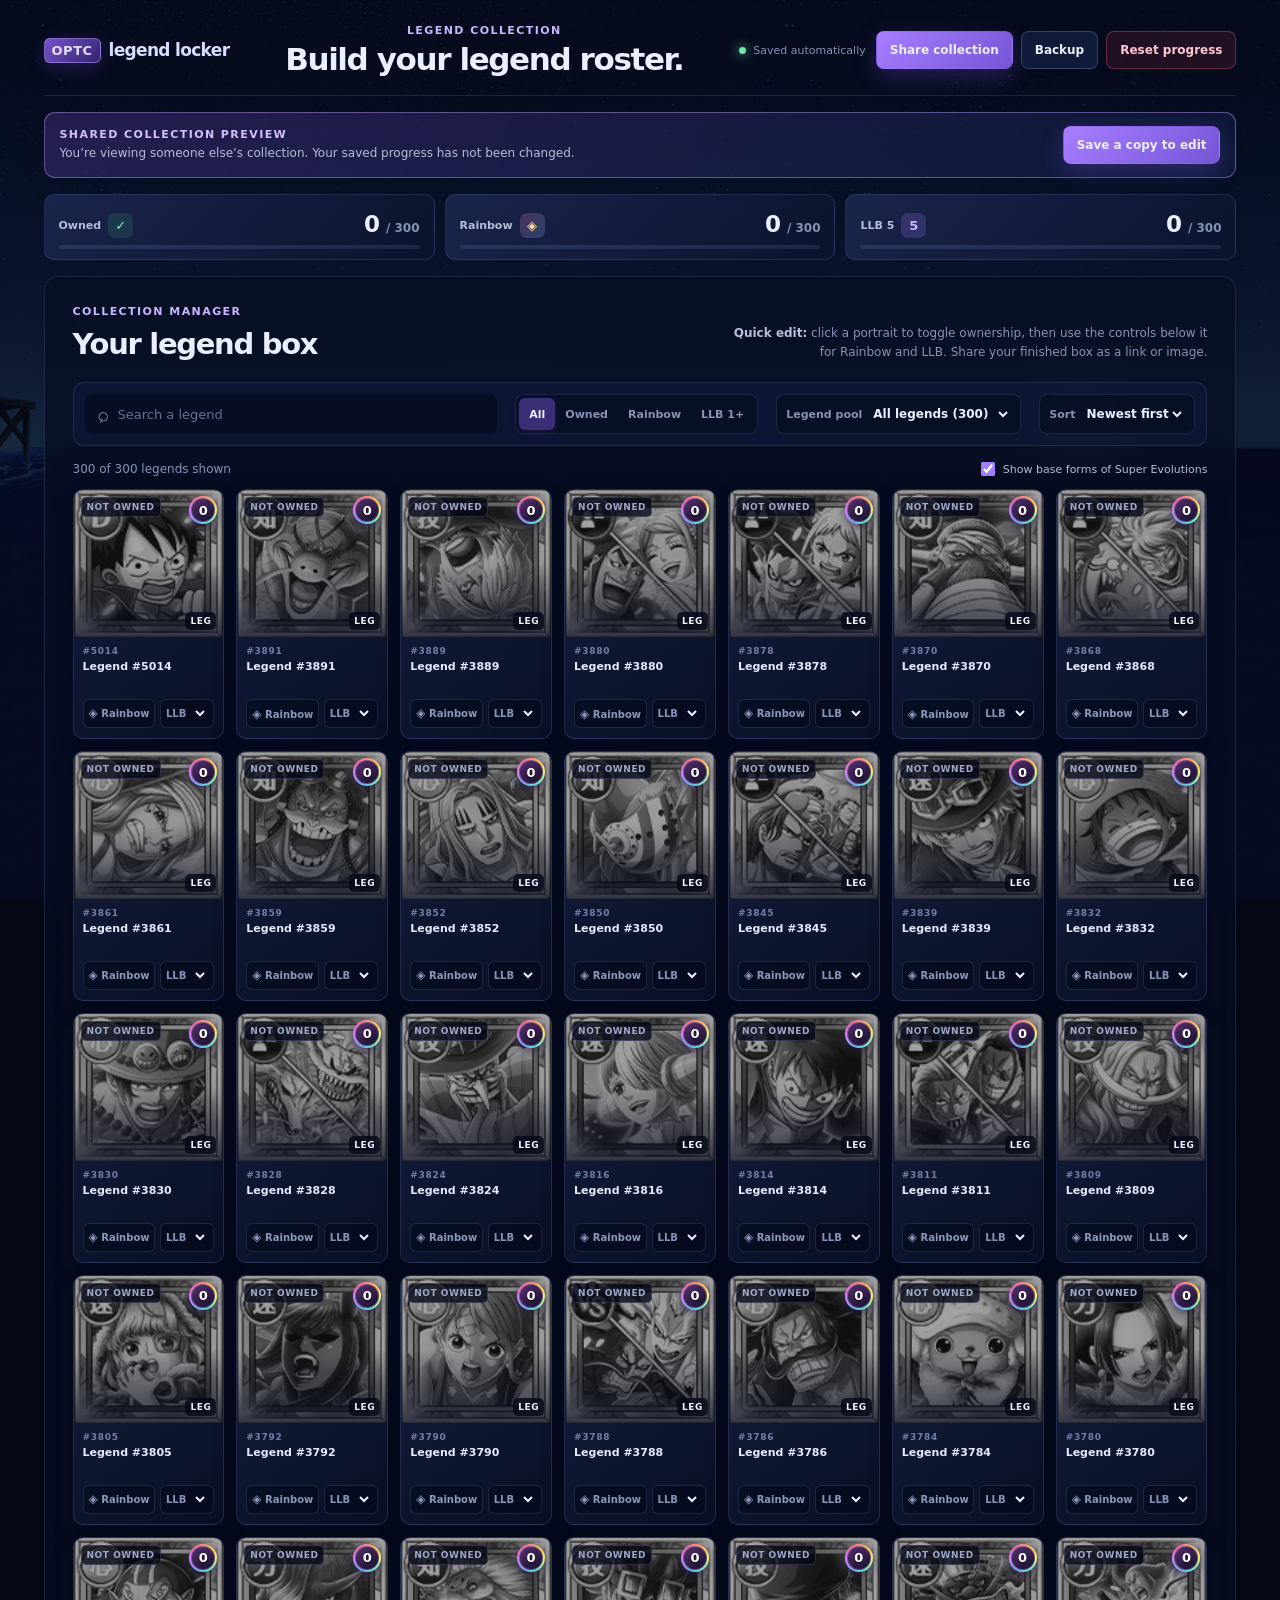
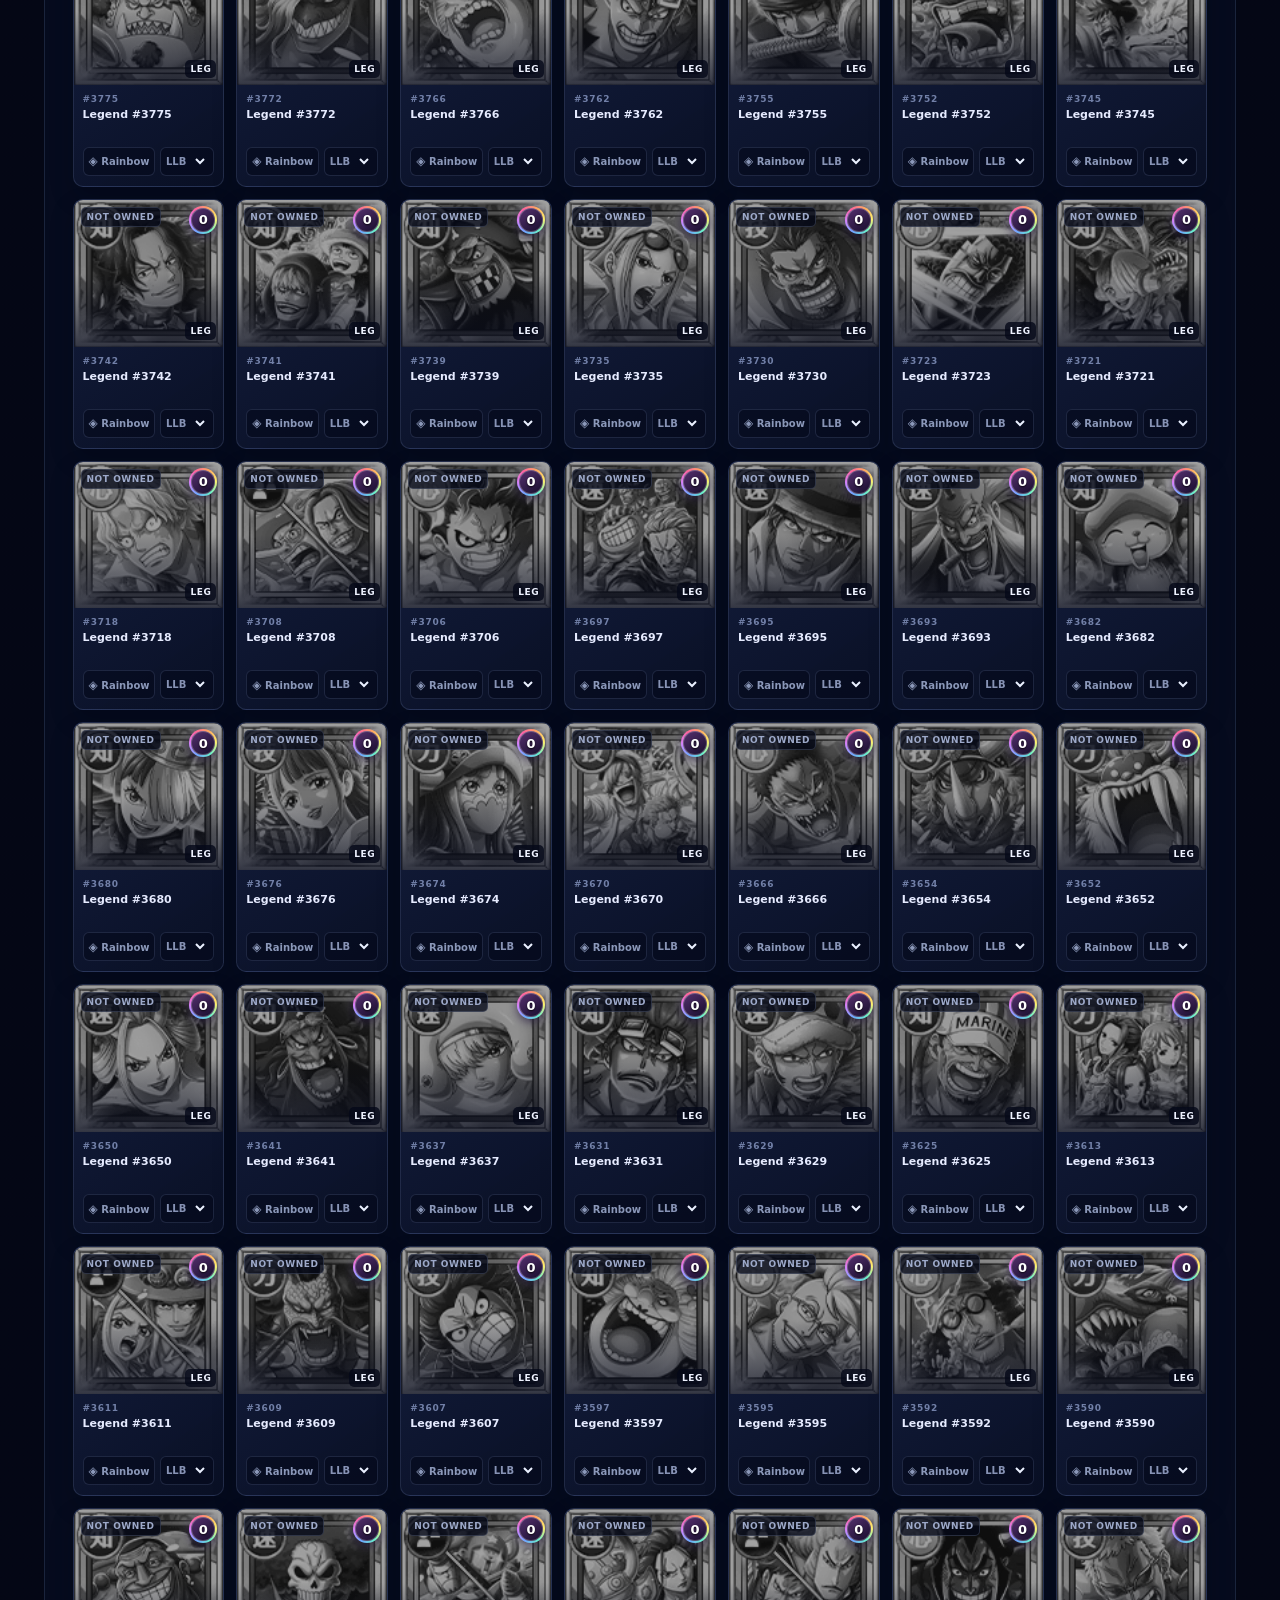
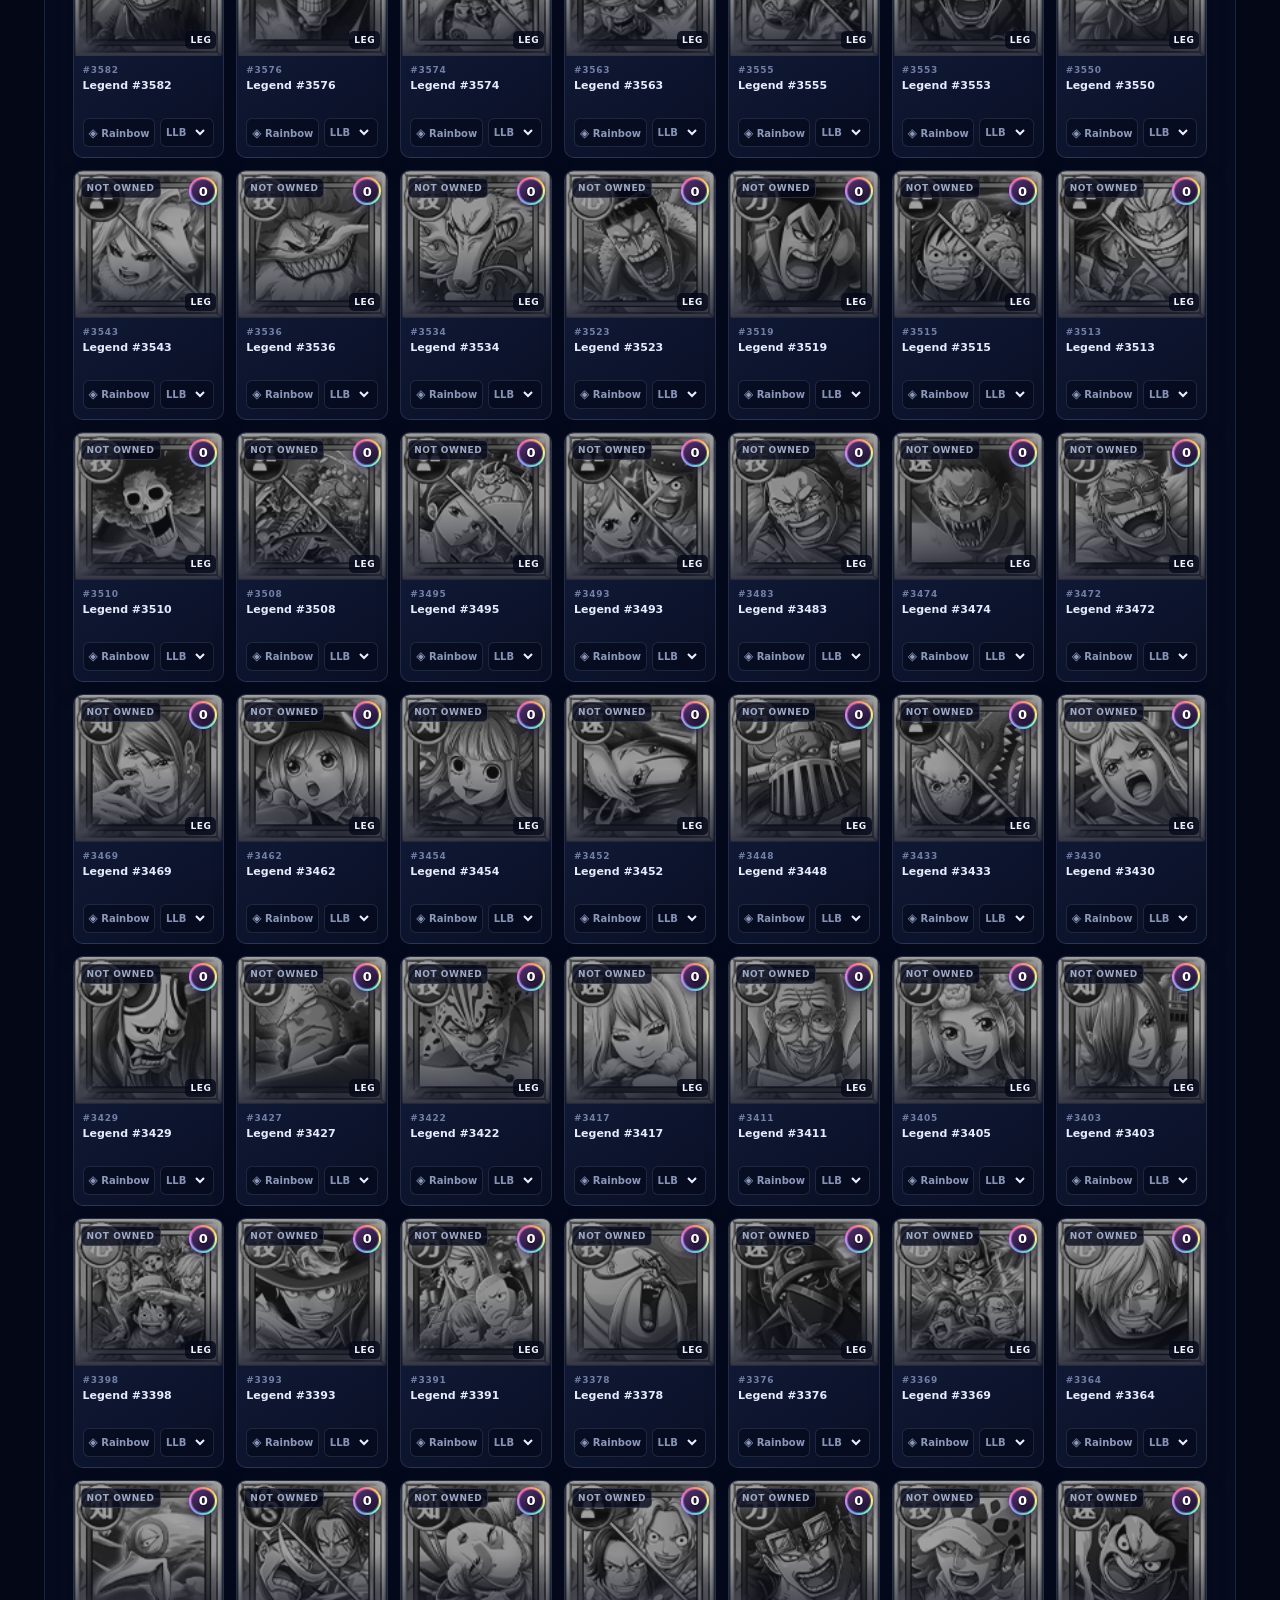
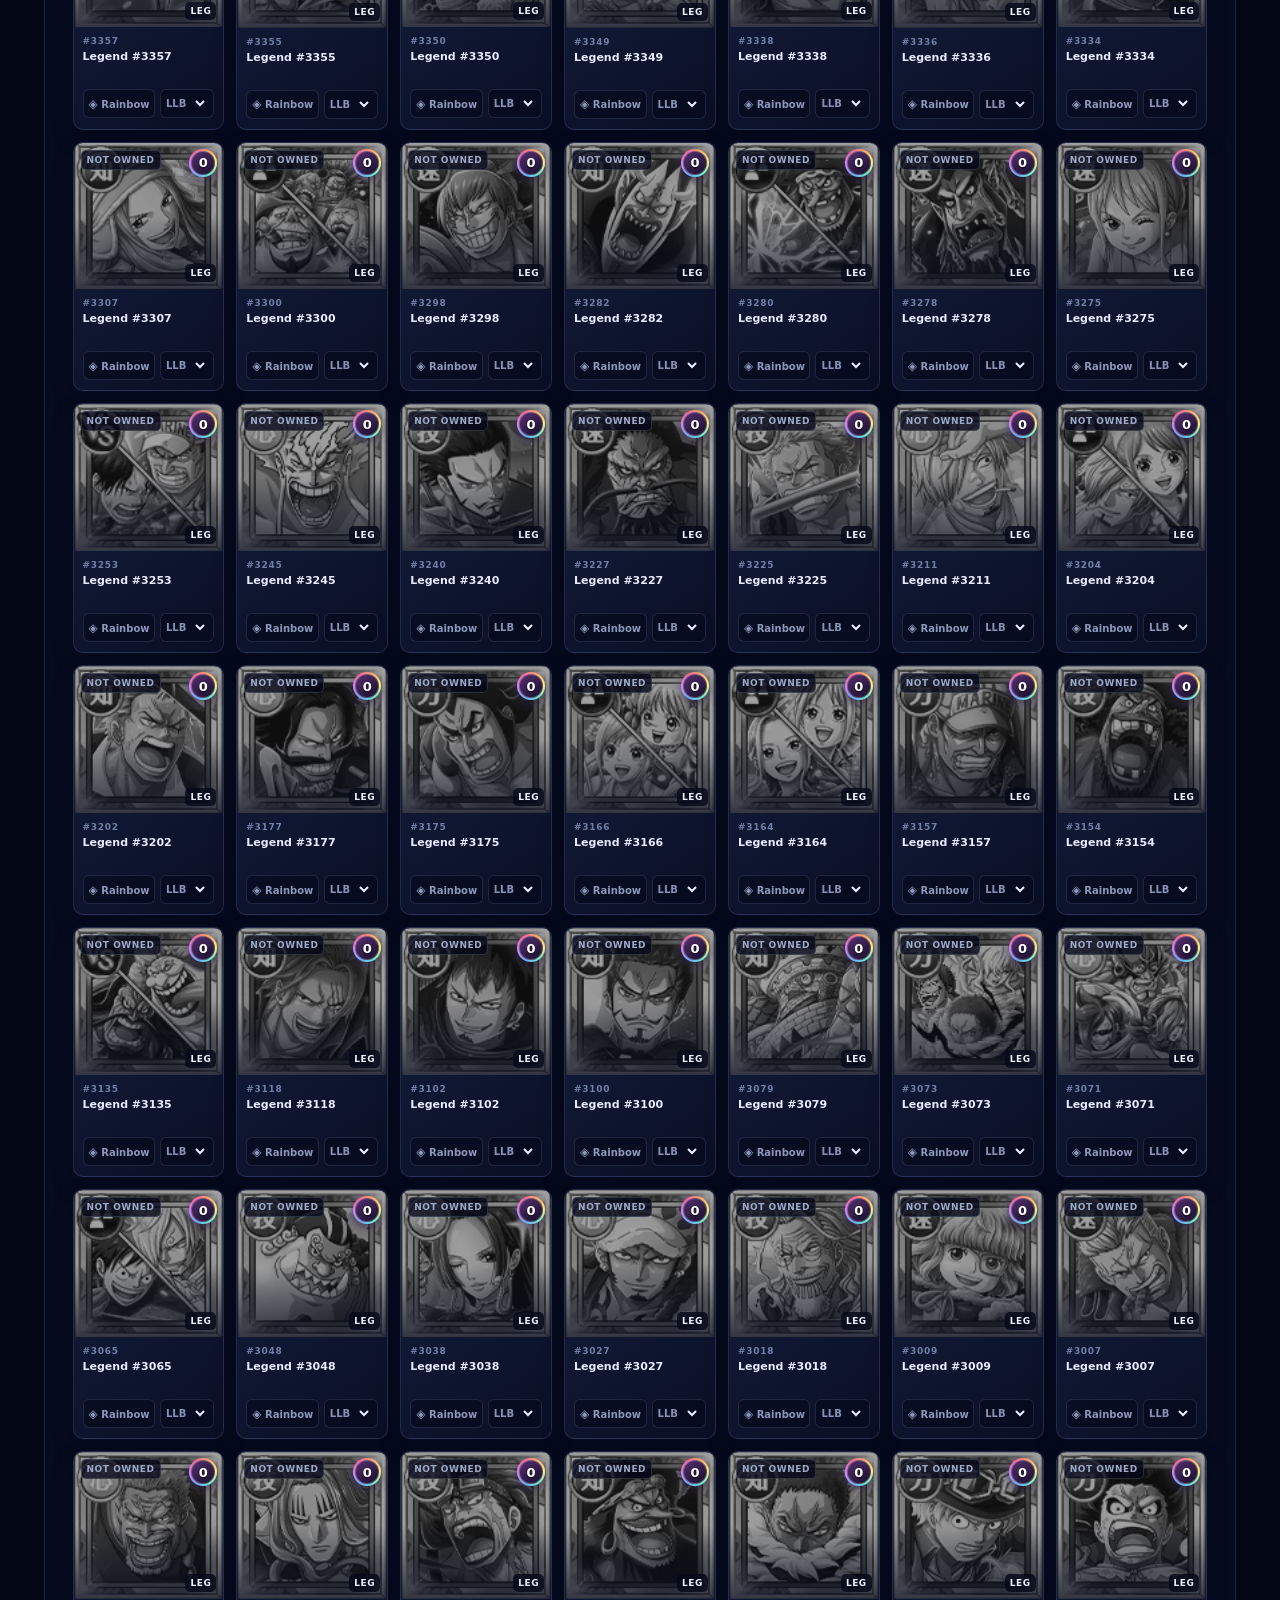
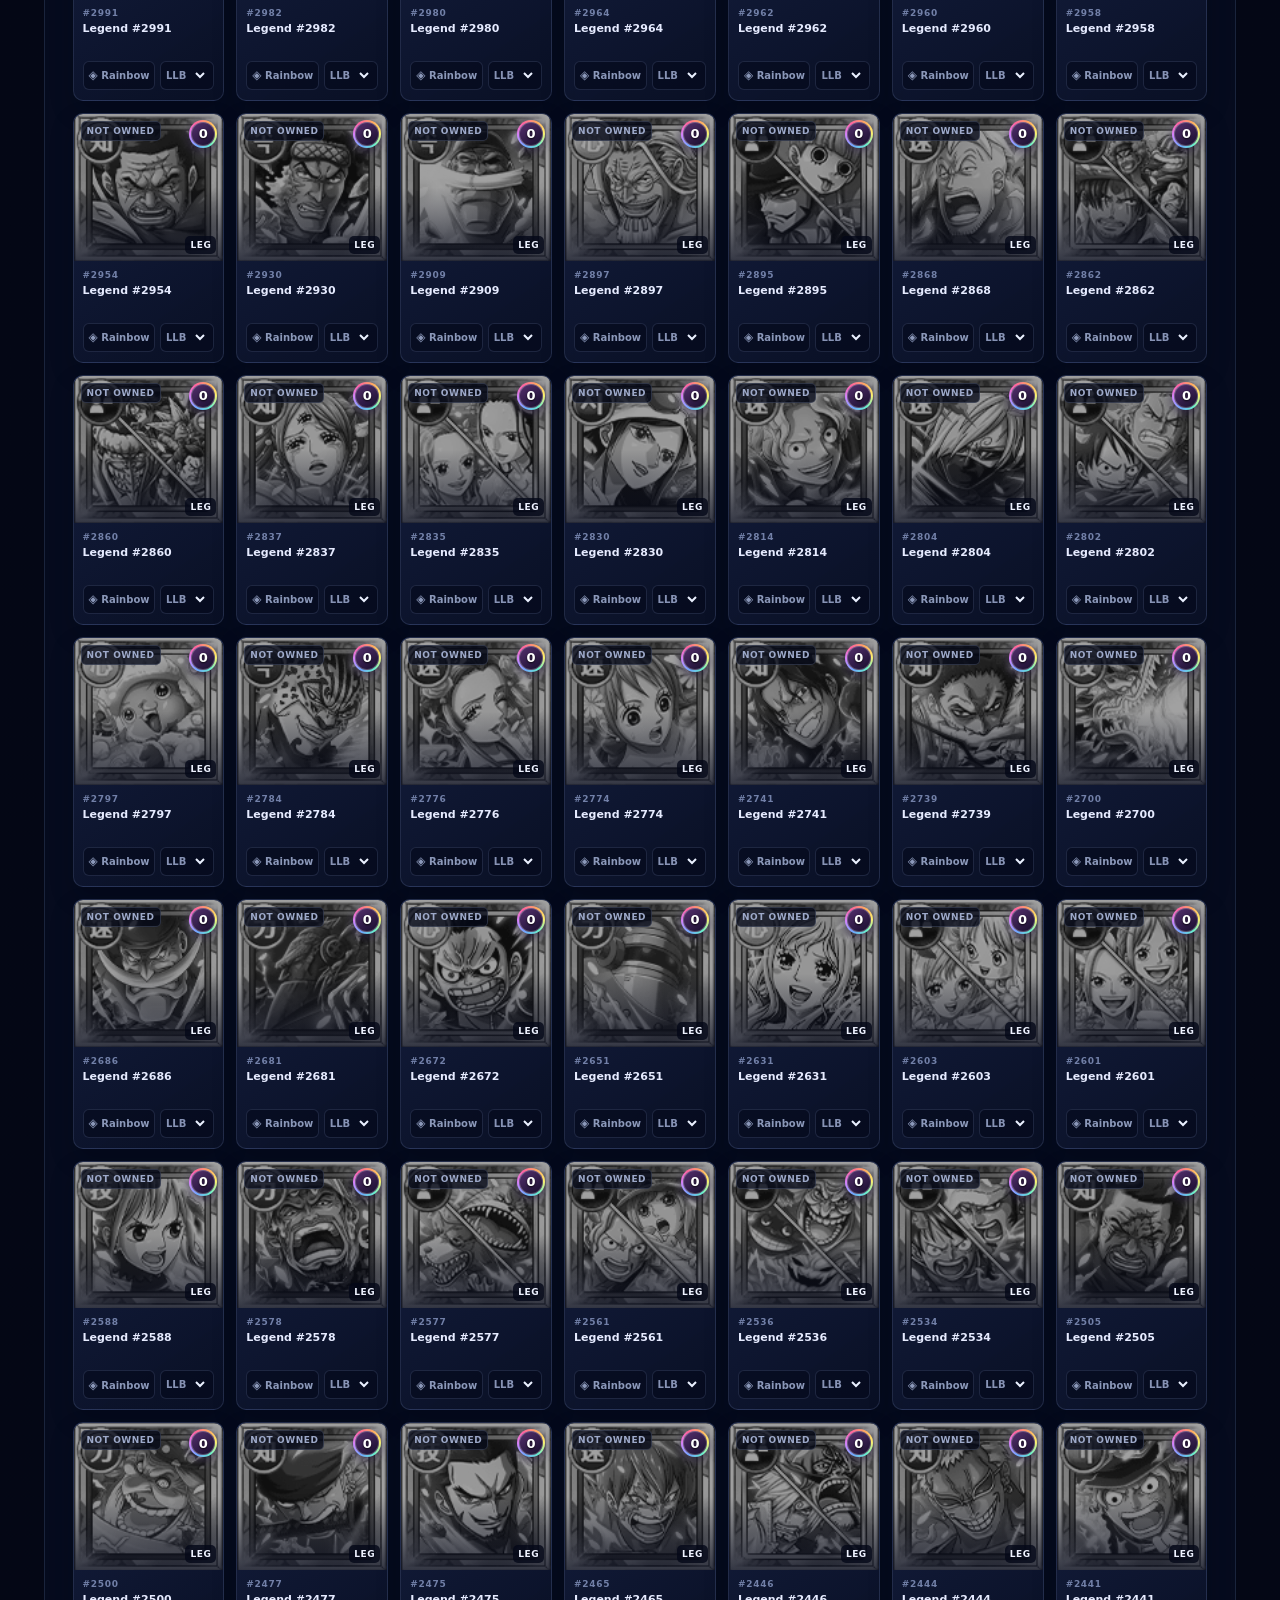
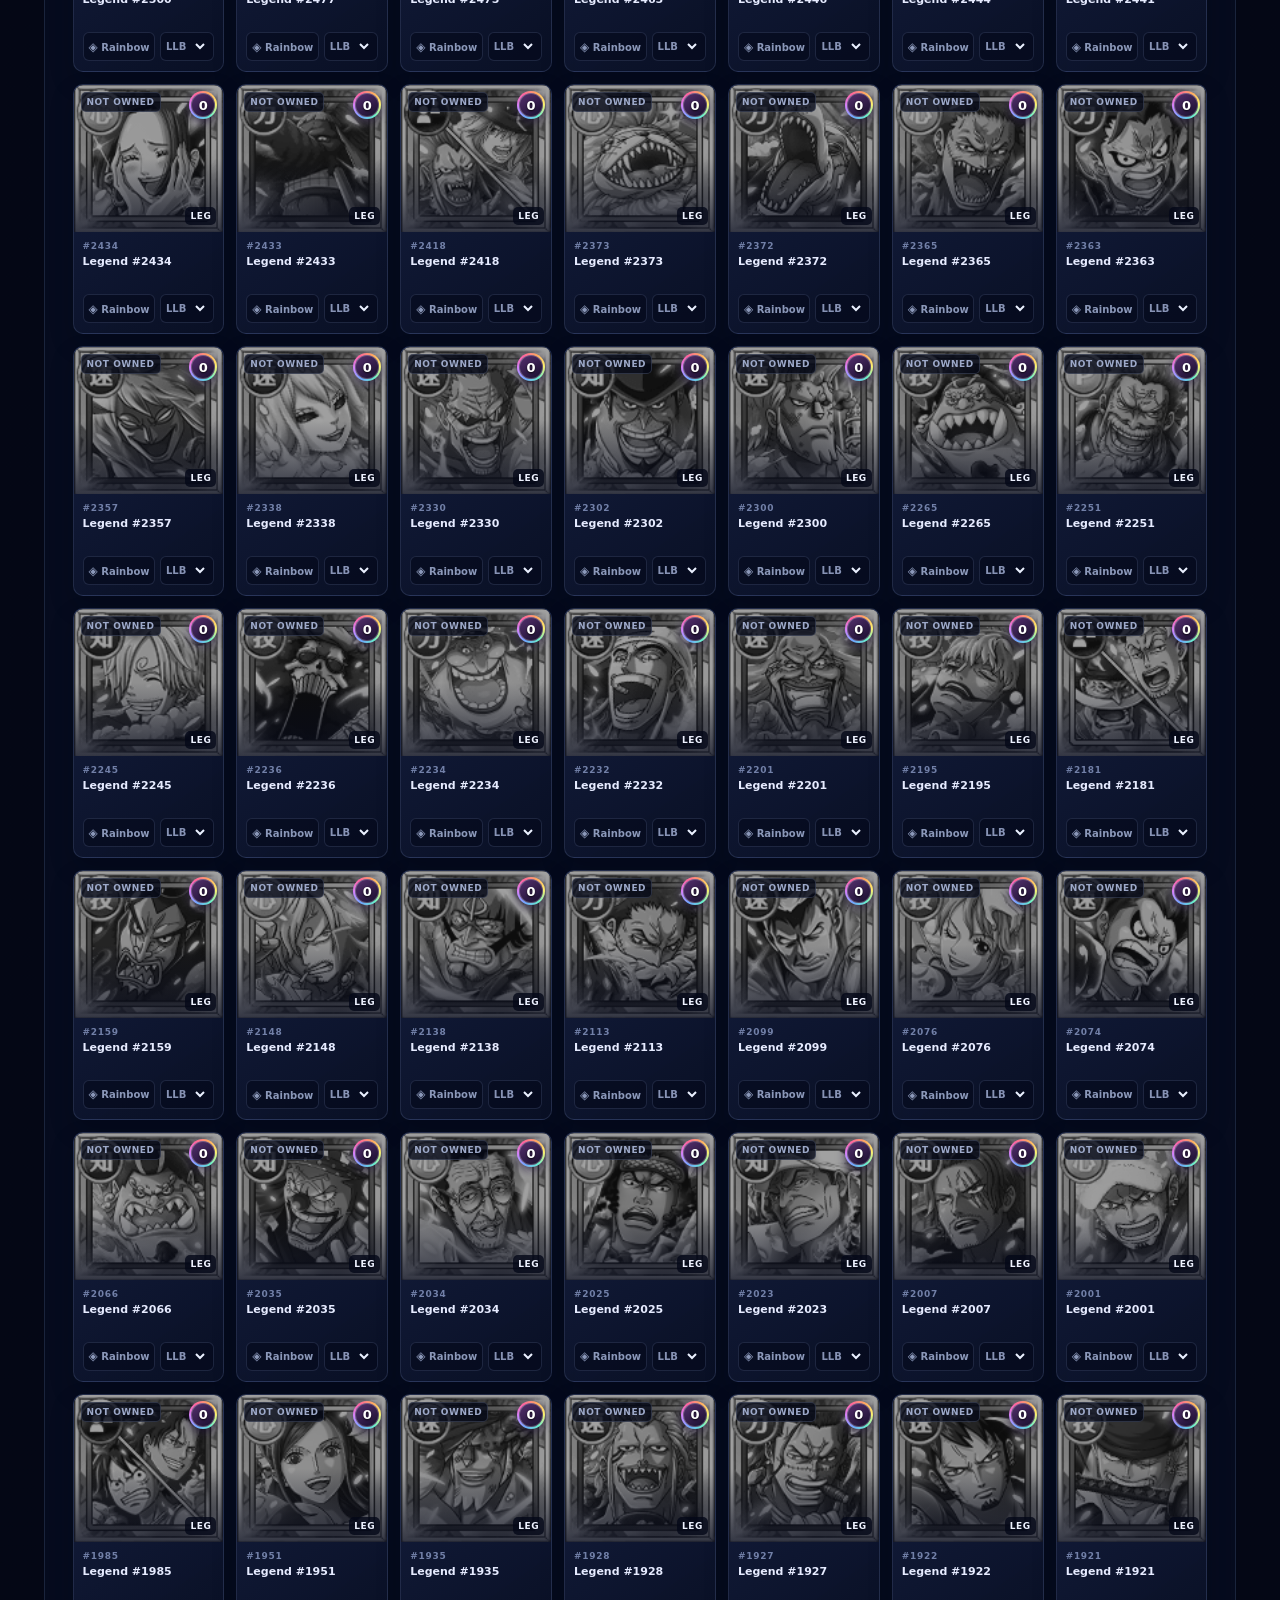
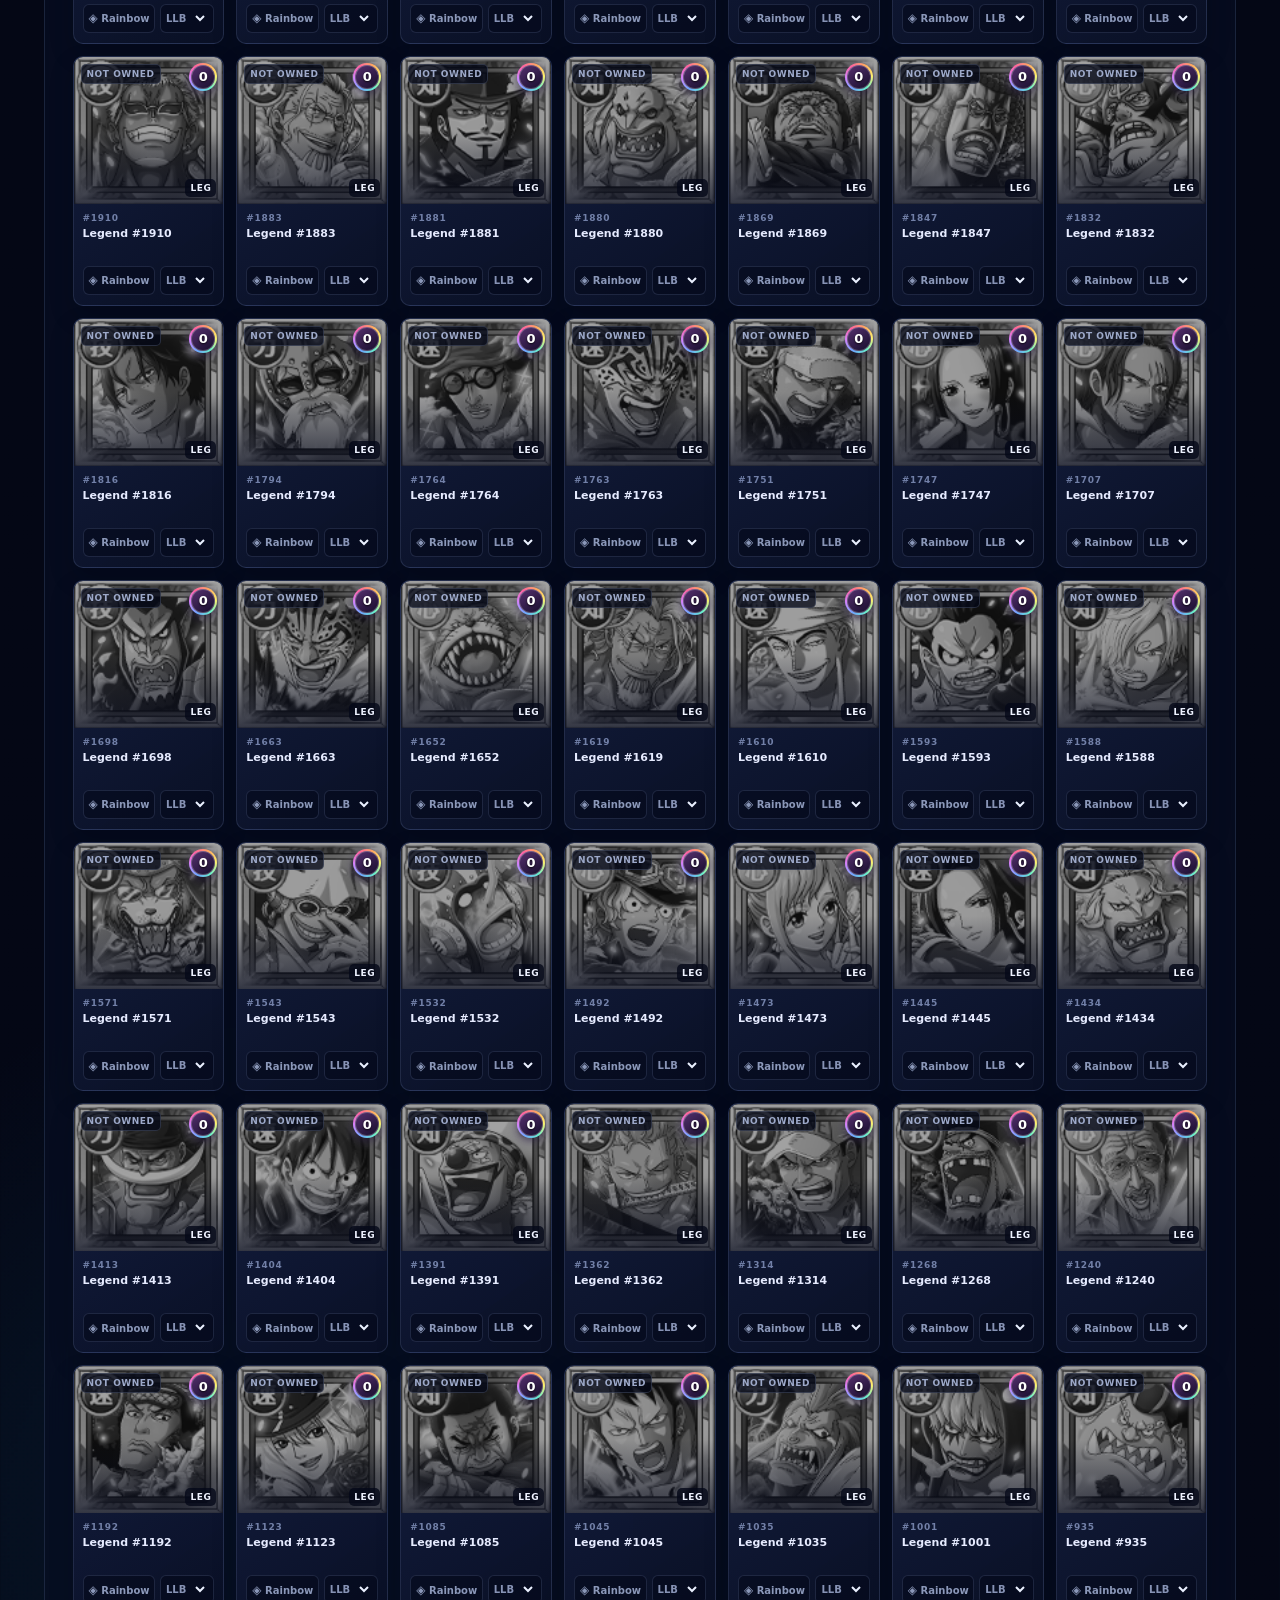
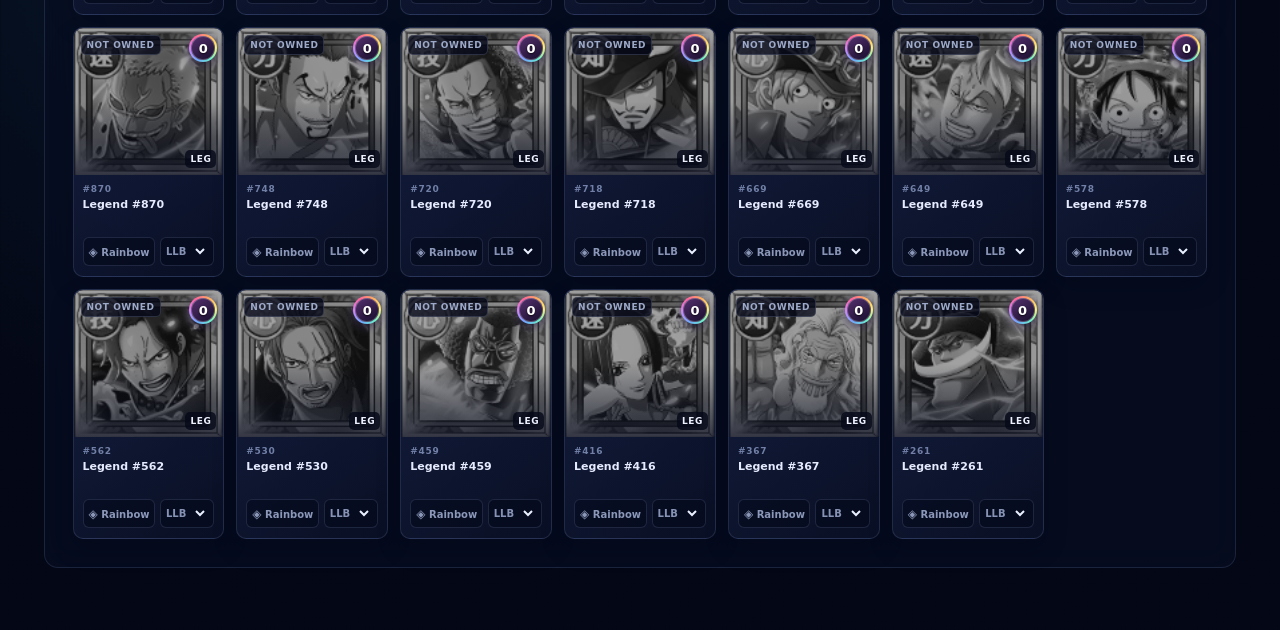
==== index.html @ 4ae09790 "Style level limit breaks as rainbow medallions" ====
<!DOCTYPE html>
<html lang="en">
<head>
  <meta charset="utf-8">
  <meta name="viewport" content="width=device-width, initial-scale=1">
  <meta name="author" content="antonlabz">
  <meta name="description" content="A modern collection tracker for One Piece Treasure Cruise legends.">
  <link rel="canonical" href="https://optc-checklist.vercel.app">
  <title>OPTC Legend Locker</title>
  <link rel="icon" type="image/x-icon" href="red.ico">
  <link rel="stylesheet" href="css/style.css?v=legend-locker-llb-medallion">

  <script src="https://2shankz.github.io/optc-db.github.io/common/data/units.js"></script>
  <script src="https://2shankz.github.io/optc-db.github.io/common/data/flags.js"></script>
  <script src="https://2shankz.github.io/optc-db.github.io/common/data/evolutions.js"></script>
  <script src="js/lz-string.js?v=legend-locker"></script>
  <script src="js/flairs.js?v=legend-locker"></script>
  <script defer src="js/scripts.js?v=legend-locker-llb-medallion"></script>
</head>

<body>
  <noscript>JavaScript is required to run this page.</noscript>

  <div class="app-shell">
    <main id="top" class="main-content">
      <header class="topbar">
      <a class="brand" href="#top" aria-label="OPTC Legend Locker home">
        <span class="brand-mark">OPTC</span>
        <span>legend locker</span>
      </a>
        <div class="topbar-title">
          <p class="eyebrow">Legend collection</p>
          <h2>Build your legend roster.</h2>
        </div>
        <div class="topbar-actions">
          <span id="save-note" class="save-note"><span class="save-dot" aria-hidden="true"></span><span id="save-note-text">Saved automatically</span></span>
          <button class="button button-primary" id="share-button" type="button">Share collection</button>
          <button class="button button-secondary" id="backup-button" type="button">Backup</button>
          <button class="button button-danger" id="reset-button" type="button">Reset progress</button>
        </div>
      </header>

      <section id="shared-collection-notice" class="shared-collection-notice" role="status" hidden>
        <div>
          <p class="eyebrow">Shared collection preview</p>
          <p>You’re viewing someone else’s collection. Your saved progress has not been changed.</p>
        </div>
        <button id="save-shared-copy" class="button button-primary" type="button">Save a copy to edit</button>
      </section>

      <section class="progress-grid" aria-label="Collection totals">
        <article class="progress-card">
          <div class="progress-card-heading">
            <span>Owned</span>
            <span class="progress-icon owned-icon">✓</span>
          </div>
          <strong id="owned-count">0 <small>/ 0</small></strong>
          <div class="meter"><span id="owned-meter"></span></div>
        </article>
        <article class="progress-card">
          <div class="progress-card-heading">
            <span>Rainbow</span>
            <span class="progress-icon rainbow-icon">◈</span>
          </div>
          <strong id="rainbow-count">0 <small>/ 0</small></strong>
          <div class="meter rainbow-meter"><span id="rainbow-meter"></span></div>
        </article>
        <article class="progress-card">
          <div class="progress-card-heading">
            <span>LLB 5</span>
            <span class="progress-icon llb-icon">5</span>
          </div>
          <strong id="llb-count">0 <small>/ 0</small></strong>
          <div class="meter llb-meter"><span id="llb-meter"></span></div>
        </article>
      </section>

      <section class="collection-panel" aria-labelledby="collection-title">
        <div class="collection-heading">
          <div>
          <p class="eyebrow">Collection manager</p>
            <h2 id="collection-title">Your legend box</h2>
          </div>
          <p class="instruction"><strong>Quick edit:</strong> click a portrait to toggle ownership, then use the controls below it for Rainbow and LLB. Share your finished box as a link or image.</p>
        </div>

        <div class="toolbar">
          <label class="search-field" for="legend-search">
            <span aria-hidden="true">⌕</span>
            <input id="legend-search" type="search" placeholder="Search a legend" autocomplete="off">
          </label>

          <div class="filter-group" role="group" aria-label="Legend status filter">
            <button class="filter-button is-active" type="button" data-filter="all">All</button>
            <button class="filter-button" type="button" data-filter="owned">Owned</button>
            <button class="filter-button" type="button" data-filter="rainbow">Rainbow</button>
            <button class="filter-button" type="button" data-filter="llb">LLB 1+</button>
          </div>

          <label class="sort-field legend-pool-field" for="legend-pool">
            <span>Legend pool</span>
            <select id="legend-pool">
              <option value="all">All legends</option>
              <option value="super-sugo">Super Sugo</option>
              <option value="anniversary">Anniversary</option>
              <option value="kizuna">Kizuna</option>
              <option value="treasure-map">Treasure Map</option>
              <option value="pirate-festival">Pirate Festival</option>
            </select>
          </label>

          <label class="sort-field" for="sort-order">
            <span>Sort</span>
            <select id="sort-order">
              <option value="newest">Newest first</option>
              <option value="oldest">Oldest first</option>
              <option value="name">Name A–Z</option>
            </select>
          </label>
        </div>

        <div class="collection-meta">
          <span id="visible-count">Loading legends…</span>
          <label class="base-toggle">
            <input id="base-toggle" type="checkbox" checked>
            <span>Show base forms of Super Evolutions</span>
          </label>
        </div>

        <div id="legend-grid" class="legend-grid" aria-live="polite"></div>
      </section>
    </main>
  </div>

  <dialog id="backup-dialog" class="backup-dialog">
    <form method="dialog" class="dialog-card">
      <div class="dialog-heading">
        <div>
          <p class="eyebrow">Keep your collection safe</p>
          <h2>Back up &amp; share</h2>
        </div>
        <button class="icon-button" value="cancel" type="submit" aria-label="Close backup dialog">×</button>
      </div>

      <div class="dialog-tabs" role="tablist" aria-label="Collection data options">
        <button class="dialog-tab is-active" type="button" data-transfer-view="export">Export</button>
        <button class="dialog-tab" type="button" data-transfer-view="import">Import</button>
        <button class="dialog-tab" type="button" data-transfer-view="share">Share</button>
      </div>

      <section id="export-view" class="transfer-view">
        <p>Copy this text and keep it somewhere safe. You can paste it into Import on any device.</p>
        <textarea id="export-data" readonly aria-label="Exported collection data"></textarea>
        <button id="copy-export" class="button button-primary" type="button">Copy backup</button>
      </section>

      <section id="import-view" class="transfer-view" hidden>
        <p>Paste a backup here. Importing replaces the progress currently saved in this browser.</p>
        <textarea id="import-data" placeholder="Paste a backup…" aria-label="Collection backup to import"></textarea>
        <div class="dialog-actions">
          <button class="button button-secondary" value="cancel" type="submit">Cancel</button>
          <button id="apply-import" class="button button-primary" type="button">Import progress</button>
        </div>
      </section>

      <section id="share-view" class="transfer-view" hidden>
        <p>Share this link to let someone view your current collection. Their saved progress stays untouched unless they choose to save a copy.</p>
        <textarea id="share-link" readonly aria-label="Shareable collection link"></textarea>
        <div class="dialog-actions share-actions">
          <button id="copy-share-link" class="button button-primary" type="button">Copy share link</button>
          <button id="native-share-link" class="button button-secondary" type="button">Share link</button>
        </div>

        <div class="image-export">
          <div>
            <h3>Compact collection image</h3>
            <p>Save a one-page image with every legend and its current status.</p>
          </div>
          <button id="download-image" class="button button-secondary" type="button">Save image</button>
        </div>
      </section>
      <p id="transfer-feedback" class="transfer-feedback" role="status"></p>
    </form>
  </dialog>

  <template id="legend-card-template">
    <article class="legend-card">
      <button class="portrait-button" type="button" data-action="owned">
        <img class="legend-art" alt="" loading="lazy">
        <span class="owned-badge">Owned</span>
        <span class="llb-badge" role="img" aria-label="Level Limit Break 0 of 5" hidden>0</span>
        <span class="legend-type"></span>
      </button>
      <div class="legend-details">
        <p class="legend-id"></p>
        <h3 class="legend-name"></h3>
        <div class="legend-controls">
          <button class="rainbow-button" type="button" data-action="rainbow" aria-pressed="false">
            <span aria-hidden="true">◈</span> Rainbow
          </button>
          <label class="llb-control">
            <span>LLB</span>
            <select data-action="llb" aria-label="Level Limit Break">
              <option value="0">0</option>
              <option value="1">1</option>
              <option value="2">2</option>
              <option value="3">3</option>
              <option value="4">4</option>
              <option value="5">5</option>
            </select>
          </label>
        </div>
      </div>
    </article>
  </template>
</body>
</html>
---- css/style.css ----
:root {
  --ink: #eaf0ff;
  --muted: #8793b5;
  --muted-strong: #b5bfd8;
  --page: #080d1d;
  --page-deep: #040715;
  --panel: rgba(14, 22, 47, 0.88);
  --panel-strong: #141e42;
  --line: rgba(150, 174, 234, 0.15);
  --line-strong: rgba(150, 174, 234, 0.26);
  --accent: #a27cff;
  --accent-bright: #c8b6ff;
  --green: #70e5aa;
  --danger: #ff6f8d;
  --rainbow: linear-gradient(100deg, #ff7399 0%, #ffa66c 20%, #ffe46b 38%, #62edc8 55%, #69a9ff 73%, #c489ff 89%, #ff7399 100%);
  font-family: Inter, ui-sans-serif, system-ui, -apple-system, BlinkMacSystemFont, "Segoe UI", sans-serif;
  color: var(--ink);
  background: var(--page-deep);
}

* { box-sizing: border-box; }

html { min-width: 320px; background: var(--page-deep); }

body {
  min-width: 320px;
  min-height: 100vh;
  margin: 0;
  color: var(--ink);
  background:
    radial-gradient(circle at 72% -12%, rgba(103, 72, 210, 0.28), transparent 33rem),
    radial-gradient(circle at 22% 94%, rgba(25, 127, 171, 0.14), transparent 34rem),
    linear-gradient(rgba(4, 7, 21, 0.79), rgba(4, 7, 21, 0.96)),
    url("../images/bg.jpg") center / cover fixed;
}

button,
input,
select,
textarea { font: inherit; }

button { cursor: pointer; }

button:focus-visible,
input:focus-visible,
select:focus-visible,
textarea:focus-visible { outline: 2px solid var(--accent-bright); outline-offset: 2px; }

.app-shell { min-height: 100vh; }

.brand {
  display: inline-flex;
  align-items: center;
  gap: 8px;
  width: max-content;
  color: #d6ddff;
  font-size: 17px;
  font-weight: 800;
  letter-spacing: -0.04em;
  text-decoration: none;
}

.brand-mark {
  padding: 4px 7px;
  color: #e6ddff;
  font-size: 13px;
  letter-spacing: 0.04em;
  border: 1px solid rgba(195, 174, 255, 0.44);
  border-radius: 6px;
  background: linear-gradient(135deg, #7554cb, #35216f);
  box-shadow: 0 4px 18px rgba(98, 64, 189, 0.32);
}

.eyebrow {
  margin: 0 0 9px;
  color: var(--accent-bright);
  font-size: 11px;
  font-weight: 800;
  letter-spacing: 0.13em;
  text-transform: uppercase;
}

.topbar h2,
.collection-heading h2,
.dialog-heading h2 { margin: 0; letter-spacing: -0.045em; }
.save-dot { width: 7px; height: 7px; border-radius: 50%; background: var(--green); box-shadow: 0 0 12px var(--green); }

.main-content { width: min(100%, 1420px); margin: 0 auto; padding: 24px clamp(20px, 3.4vw, 58px) 62px; }

.topbar,
.collection-heading,
.toolbar,
.collection-meta,
.dialog-heading,
.dialog-actions { display: flex; align-items: center; justify-content: space-between; gap: 18px; }

.topbar {
  display: grid;
  grid-template-columns: auto minmax(0, 1fr) auto;
  align-items: center;
  margin-bottom: 16px;
  padding-bottom: 19px;
  border-bottom: 1px solid var(--line);
}
.topbar-title { justify-self: center; text-align: center; }
.topbar-title .eyebrow { margin-bottom: 5px; }
.topbar h2 { font-size: clamp(22px, 2.6vw, 31px); line-height: 1.1; }

.topbar-actions { display: flex; align-items: center; justify-content: flex-end; flex-wrap: wrap; gap: 8px; }
.save-note { display: inline-flex; align-items: center; gap: 7px; margin-right: 2px; color: var(--muted); font-size: 11px; white-space: nowrap; }
.save-note.is-shared-preview .save-dot { background: #c7a8ff; box-shadow: 0 0 12px #c7a8ff; }

.button {
  min-height: 38px;
  padding: 9px 13px;
  color: var(--ink);
  font-size: 12px;
  font-weight: 750;
  border: 1px solid var(--line-strong);
  border-radius: 8px;
  background: rgba(19, 30, 63, 0.85);
  transition: transform 160ms ease, border-color 160ms ease, background 160ms ease;
}

.button:hover { transform: translateY(-1px); border-color: rgba(197, 183, 255, 0.65); background: rgba(37, 50, 96, 0.93); }
.button-primary { border-color: transparent; background: linear-gradient(135deg, #a77eff, #7655d7); box-shadow: 0 8px 22px rgba(113, 80, 214, 0.3); }
.button-primary:hover { background: linear-gradient(135deg, #b690ff, #8463e3); }
.button-danger { color: #ffc7d4; border-color: rgba(255, 111, 141, 0.3); background: rgba(109, 32, 55, 0.28); }
.button-danger:hover { border-color: rgba(255, 111, 141, 0.68); background: rgba(139, 40, 68, 0.44); }
.button:disabled { cursor: not-allowed; opacity: 0.48; }
.button:disabled:hover { transform: none; border-color: var(--line-strong); background: rgba(19, 30, 63, 0.85); }

.shared-collection-notice { display: flex; align-items: center; justify-content: space-between; gap: 18px; margin-bottom: 16px; padding: 13px 15px; border: 1px solid rgba(193, 162, 255, 0.42); border-radius: 11px; background: linear-gradient(100deg, rgba(98, 67, 174, 0.33), rgba(16, 28, 63, 0.78)); }
.shared-collection-notice .eyebrow { margin: 0 0 4px; color: #d3c1ff; }
.shared-collection-notice p:last-child { margin: 0; color: var(--muted-strong); font-size: 12px; line-height: 1.45; }
.shared-collection-notice .button { flex: 0 0 auto; }

.progress-grid { display: grid; grid-template-columns: repeat(3, minmax(0, 1fr)); gap: 10px; margin-bottom: 16px; }

.progress-card {
  display: grid;
  grid-template-columns: minmax(0, 1fr) auto;
  align-items: center;
  min-width: 0;
  padding: 11px 14px 10px;
  overflow: hidden;
  border: 1px solid var(--line);
  border-radius: 10px;
  background: linear-gradient(135deg, rgba(29, 41, 82, 0.85), rgba(12, 20, 46, 0.82));
}

.progress-card-heading { display: flex; align-items: center; gap: 7px; color: var(--muted-strong); font-size: 11px; font-weight: 700; }
.progress-icon { display: grid; place-items: center; width: 25px; height: 25px; border-radius: 7px; font-size: 13px; }
.owned-icon { color: #82efb4; background: rgba(68, 188, 126, 0.15); }
.rainbow-icon { color: #ffdd91; background: linear-gradient(135deg, rgba(255, 114, 149, 0.22), rgba(105, 169, 255, 0.25)); }
.llb-icon { color: #cbb7ff; background: rgba(162, 124, 255, 0.2); }

.progress-card strong { display: block; margin: 5px 0 8px; font-size: clamp(21px, 1.8vw, 26px); letter-spacing: -0.045em; }
.progress-card small { color: var(--muted); font-size: 12px; font-weight: 650; letter-spacing: 0; }
.meter { grid-column: 1 / -1; height: 4px; overflow: hidden; border-radius: 99px; background: rgba(150, 174, 234, 0.13); }
.meter span { display: block; width: 0; height: 100%; border-radius: inherit; background: linear-gradient(90deg, #5ed2a0, #95f2c4); transition: width 180ms ease; }
.rainbow-meter span { background: var(--rainbow); }
.llb-meter span { background: linear-gradient(90deg, #8f66f4, #d1bcff); }

.collection-panel { padding: clamp(17px, 2.2vw, 28px); border: 1px solid var(--line); border-radius: 14px; background: rgba(8, 14, 34, 0.74); backdrop-filter: blur(16px); }
.collection-heading { align-items: flex-end; margin-bottom: 21px; }
.collection-heading h2 { font-size: clamp(21px, 2.4vw, 29px); }
.instruction { max-width: 475px; margin: 0; color: var(--muted); font-size: 12px; line-height: 1.55; text-align: right; }
.instruction strong { color: var(--muted-strong); }

.toolbar { align-items: stretch; flex-wrap: wrap; padding: 11px; border: 1px solid var(--line); border-radius: 11px; background: rgba(16, 26, 58, 0.68); }

.search-field { display: flex; align-items: center; gap: 8px; min-width: min(100%, 196px); flex: 1 1 210px; padding: 0 10px; color: var(--muted); border: 1px solid transparent; border-radius: 8px; background: rgba(4, 9, 25, 0.55); }
.search-field:focus-within { border-color: rgba(193, 177, 255, 0.52); }
.search-field span { font-size: 20px; transform: rotate(-20deg); }
.search-field input { width: 100%; height: 38px; color: var(--ink); font-size: 13px; border: 0; outline: 0; background: transparent; }
.search-field input::placeholder { color: #657193; }

.filter-group { display: flex; padding: 3px; border: 1px solid var(--line); border-radius: 9px; background: rgba(4, 9, 25, 0.5); }
.filter-button { min-height: 32px; padding: 5px 10px; color: var(--muted); font-size: 11px; font-weight: 750; border: 0; border-radius: 6px; background: transparent; transition: color 150ms ease, background 150ms ease; }
.filter-button:hover { color: var(--muted-strong); }
.filter-button.is-active { color: #eeeaff; background: rgba(130, 92, 232, 0.42); box-shadow: 0 2px 10px rgba(100, 61, 202, 0.18); }

.sort-field { display: flex; align-items: center; gap: 7px; padding: 0 9px; color: var(--muted); font-size: 11px; font-weight: 700; border: 1px solid var(--line); border-radius: 8px; background: rgba(4, 9, 25, 0.5); }
.sort-field select,
.llb-control select { color: var(--ink); font-size: 12px; font-weight: 700; border: 0; outline: 0; background: transparent; }
.sort-field select { height: 38px; max-width: 125px; }
.legend-pool-field select { max-width: 145px; }
.sort-field option,
.llb-control option { color: #18203e; background: #edf0ff; }

.collection-meta { margin: 16px 0 13px; color: var(--muted); font-size: 12px; }
.base-toggle { display: inline-flex; align-items: center; gap: 8px; color: var(--muted-strong); font-size: 11px; cursor: pointer; }
.base-toggle input { width: 14px; height: 14px; margin: 0; accent-color: var(--accent); cursor: pointer; }

.legend-grid { display: grid; grid-template-columns: repeat(auto-fill, minmax(145px, 1fr)); gap: 12px; }

.legend-card {
  overflow: hidden;
  border: 1px solid rgba(149, 171, 230, 0.16);
  border-radius: 10px;
  background: linear-gradient(145deg, rgba(25, 36, 72, 0.83), rgba(10, 16, 38, 0.9));
  box-shadow: 0 10px 24px rgba(1, 3, 15, 0.19);
  transition: border-color 150ms ease, transform 150ms ease, box-shadow 150ms ease;
}

.legend-card:hover { z-index: 1; border-color: rgba(183, 169, 255, 0.42); transform: translateY(-2px); box-shadow: 0 14px 28px rgba(1, 3, 15, 0.36); }
.legend-card.is-owned { border-color: rgba(94, 211, 160, 0.48); }
.legend-card.is-rainbow { border-color: transparent; background: linear-gradient(145deg, rgba(25, 36, 72, 0.95), rgba(10, 16, 38, 0.98)) padding-box, var(--rainbow) border-box; }
.legend-card.is-shared-preview .legend-controls { opacity: 0.72; }

.portrait-button { position: relative; display: block; width: 100%; aspect-ratio: 1.02; padding: 0; overflow: hidden; border: 0; background: #090e22; }
.portrait-button:disabled,
.rainbow-button:disabled,
.llb-control select:disabled { cursor: not-allowed; }
.portrait-button::after { position: absolute; inset: 0; content: ""; pointer-events: none; background: linear-gradient(to top, rgba(6, 10, 28, 0.7), transparent 50%); }
.legend-art { display: block; width: 100%; height: 100%; object-fit: cover; filter: grayscale(1) contrast(0.86) brightness(0.68); transition: filter 180ms ease, transform 220ms ease; }
.legend-card:hover .legend-art { transform: scale(1.045); }
.legend-card.is-owned .legend-art { filter: none; }
.legend-card.is-rainbow .legend-art { filter: saturate(1.1) contrast(1.05); }

.owned-badge,
.legend-type,
.llb-badge { position: absolute; z-index: 1; font-size: 9px; font-weight: 800; letter-spacing: 0.06em; text-transform: uppercase; }
.owned-badge { top: 7px; left: 7px; padding: 4px 5px; color: #9da9c9; border: 1px solid rgba(175, 190, 229, 0.2); border-radius: 5px; background: rgba(4, 8, 24, 0.78); }
.legend-card.is-owned .owned-badge { color: #b1f7ce; border-color: rgba(112, 229, 170, 0.44); background: rgba(15, 86, 57, 0.86); }
.llb-badge { display: grid; place-items: center; top: 6px; right: 6px; width: 28px; height: 28px; padding: 0; color: #fff; font-size: 13px; font-weight: 900; line-height: 1; letter-spacing: 0; text-shadow: 0 1px 2px rgba(0, 0, 0, 0.76); text-transform: none; border: 2px solid transparent; border-radius: 50%; background: linear-gradient(145deg, #56316f, #160d2b) padding-box, conic-gradient(from -35deg, #ff639e, #ffa861, #fff06c, #69efcc, #6da8ff, #d283ff, #ff639e) border-box; box-shadow: 0 3px 10px rgba(24, 10, 52, 0.62), inset 0 0 0 1px rgba(255, 255, 255, 0.24); }
.legend-card.is-max-llb .llb-badge { box-shadow: 0 0 0 2px rgba(255, 233, 117, 0.2), 0 3px 13px rgba(129, 78, 231, 0.78), inset 0 0 0 1px rgba(255, 255, 255, 0.32); }
.legend-type { right: 7px; bottom: 7px; padding: 4px 5px; color: #eef2ff; border-radius: 5px; background: rgba(4, 8, 24, 0.8); }

.legend-details { padding: 9px 9px 10px; }
.legend-id { margin: 0 0 3px; color: #7280a8; font-size: 9px; font-weight: 750; letter-spacing: 0.08em; }
.legend-name { display: -webkit-box; min-height: 31px; margin: 0 0 9px; overflow: hidden; color: #e6ebff; font-size: 11px; font-weight: 720; line-height: 1.4; -webkit-line-clamp: 2; -webkit-box-orient: vertical; }
.legend-controls { display: grid; grid-template-columns: minmax(0, 1fr) auto; gap: 5px; }

.rainbow-button,
.llb-control { min-width: 0; min-height: 29px; color: #8b98b9; font-size: 10px; font-weight: 750; border: 1px solid rgba(151, 174, 229, 0.16); border-radius: 6px; background: rgba(5, 10, 29, 0.65); }
.rainbow-button { padding: 4px 5px; white-space: nowrap; }
.rainbow-button:hover { color: #ebe3ff; border-color: rgba(190, 161, 255, 0.5); }
.rainbow-button[aria-pressed="true"] { color: #fff4bb; border-color: transparent; background: linear-gradient(#191d42, #191d42) padding-box, var(--rainbow) border-box; }
.rainbow-button span { font-size: 12px; }
.llb-control { display: flex; align-items: center; gap: 3px; padding: 0 5px; cursor: pointer; }
.llb-control span { color: var(--muted); }
.llb-control select { width: 19px; height: 27px; cursor: pointer; }
.legend-card.has-llb .llb-control { color: #e6dbff; border-color: rgba(184, 154, 255, 0.52); background: rgba(91, 57, 162, 0.29); }

.empty-state { grid-column: 1 / -1; padding: 46px 20px; color: var(--muted); text-align: center; border: 1px dashed var(--line-strong); border-radius: 11px; background: rgba(13, 22, 51, 0.48); }
.empty-state strong { display: block; margin-bottom: 5px; color: var(--muted-strong); font-size: 14px; }

.backup-dialog { width: min(100% - 32px, 540px); padding: 0; color: var(--ink); border: 1px solid var(--line-strong); border-radius: 15px; background: #101a3a; box-shadow: 0 25px 90px rgba(0, 0, 0, 0.64); }
.backup-dialog::backdrop { background: rgba(1, 3, 12, 0.74); backdrop-filter: blur(4px); }
.dialog-card { padding: 22px; }
.dialog-heading { align-items: flex-start; }
.dialog-heading h2 { font-size: 23px; }
.icon-button { display: grid; place-items: center; width: 31px; height: 31px; padding: 0 0 2px; color: var(--muted-strong); font-size: 24px; line-height: 1; border: 1px solid var(--line); border-radius: 7px; background: rgba(5, 10, 29, 0.55); }
.icon-button:hover { color: var(--ink); border-color: var(--line-strong); }
.dialog-tabs { display: flex; gap: 8px; margin: 24px 0 14px; }
.dialog-tab { padding: 6px 2px; color: var(--muted); font-size: 12px; font-weight: 750; border: 0; border-bottom: 2px solid transparent; background: transparent; }
.dialog-tab.is-active { color: var(--accent-bright); border-color: var(--accent); }
.transfer-view p { margin: 0 0 12px; color: var(--muted-strong); font-size: 12px; line-height: 1.55; }
.transfer-view textarea { display: block; width: 100%; min-height: 134px; margin-bottom: 12px; padding: 10px; resize: vertical; color: var(--ink); font-size: 11px; line-height: 1.45; border: 1px solid var(--line); border-radius: 8px; outline: none; background: rgba(4, 9, 25, 0.62); }
.transfer-view textarea:focus { border-color: rgba(193, 177, 255, 0.58); }
.transfer-feedback { min-height: 18px; margin: 11px 0 0; color: var(--green); font-size: 12px; }
.share-actions { justify-content: flex-start; }
.image-export { display: flex; align-items: center; justify-content: space-between; gap: 16px; margin-top: 19px; padding-top: 17px; border-top: 1px solid var(--line); }
.image-export h3 { margin: 0 0 4px; color: var(--ink); font-size: 13px; }
.image-export p { max-width: 300px; margin: 0; }

@media (max-width: 1040px) {
  .topbar { grid-template-columns: auto 1fr; }
  .topbar-title { justify-self: start; margin-left: 18px; text-align: left; }
  .topbar-actions { grid-column: 1 / -1; justify-content: flex-end; margin-top: 13px; }
}

@media (max-width: 680px) {
  .main-content { padding: 23px 13px 40px; }
  .topbar { display: flex; align-items: flex-start; flex-wrap: wrap; gap: 13px; margin-bottom: 13px; padding-bottom: 15px; }
  .topbar-title { order: 2; width: 100%; margin: 0; text-align: left; }
  .topbar-title .eyebrow { margin-bottom: 5px; }
  .topbar h2 { font-size: 26px; }
  .topbar-actions { width: 100%; }
  .topbar-actions .button { flex: 1 1 auto; }
  .save-note { display: none; }
  .shared-collection-notice { align-items: flex-start; flex-direction: column; gap: 11px; }
  .shared-collection-notice .button { width: 100%; }
  .progress-grid { grid-template-columns: repeat(3, minmax(0, 1fr)); gap: 7px; margin-bottom: 12px; }
  .progress-card { display: block; min-height: 83px; padding: 9px 9px 8px; }
  .progress-card-heading { gap: 4px; font-size: 10px; }
  .progress-icon { width: 20px; height: 20px; font-size: 11px; }
  .progress-card strong { margin: 6px 0 7px; font-size: 20px; }
  .progress-card small { display: block; margin-top: -1px; font-size: 10px; }
  .collection-panel { padding: 15px 11px; }
  .collection-heading { align-items: flex-start; flex-direction: column; }
  .instruction { max-width: none; text-align: left; }
  .toolbar { gap: 8px; padding: 8px; }
  .search-field { flex-basis: 100%; }
  .filter-group { width: 100%; overflow-x: auto; }
  .filter-button { flex: 1 0 auto; }
  .sort-field { flex: 1; justify-content: space-between; }
  .collection-meta { align-items: flex-start; flex-direction: column; gap: 10px; }
  .legend-grid { grid-template-columns: repeat(2, minmax(0, 1fr)); gap: 8px; }
  .image-export { align-items: flex-start; flex-direction: column; }
  .image-export .button { width: 100%; }
}

@media (max-width: 370px) {
  .topbar-actions { gap: 6px; }
  .topbar-actions .button { font-size: 11px; }
  .progress-card-heading { font-size: 9px; }
}
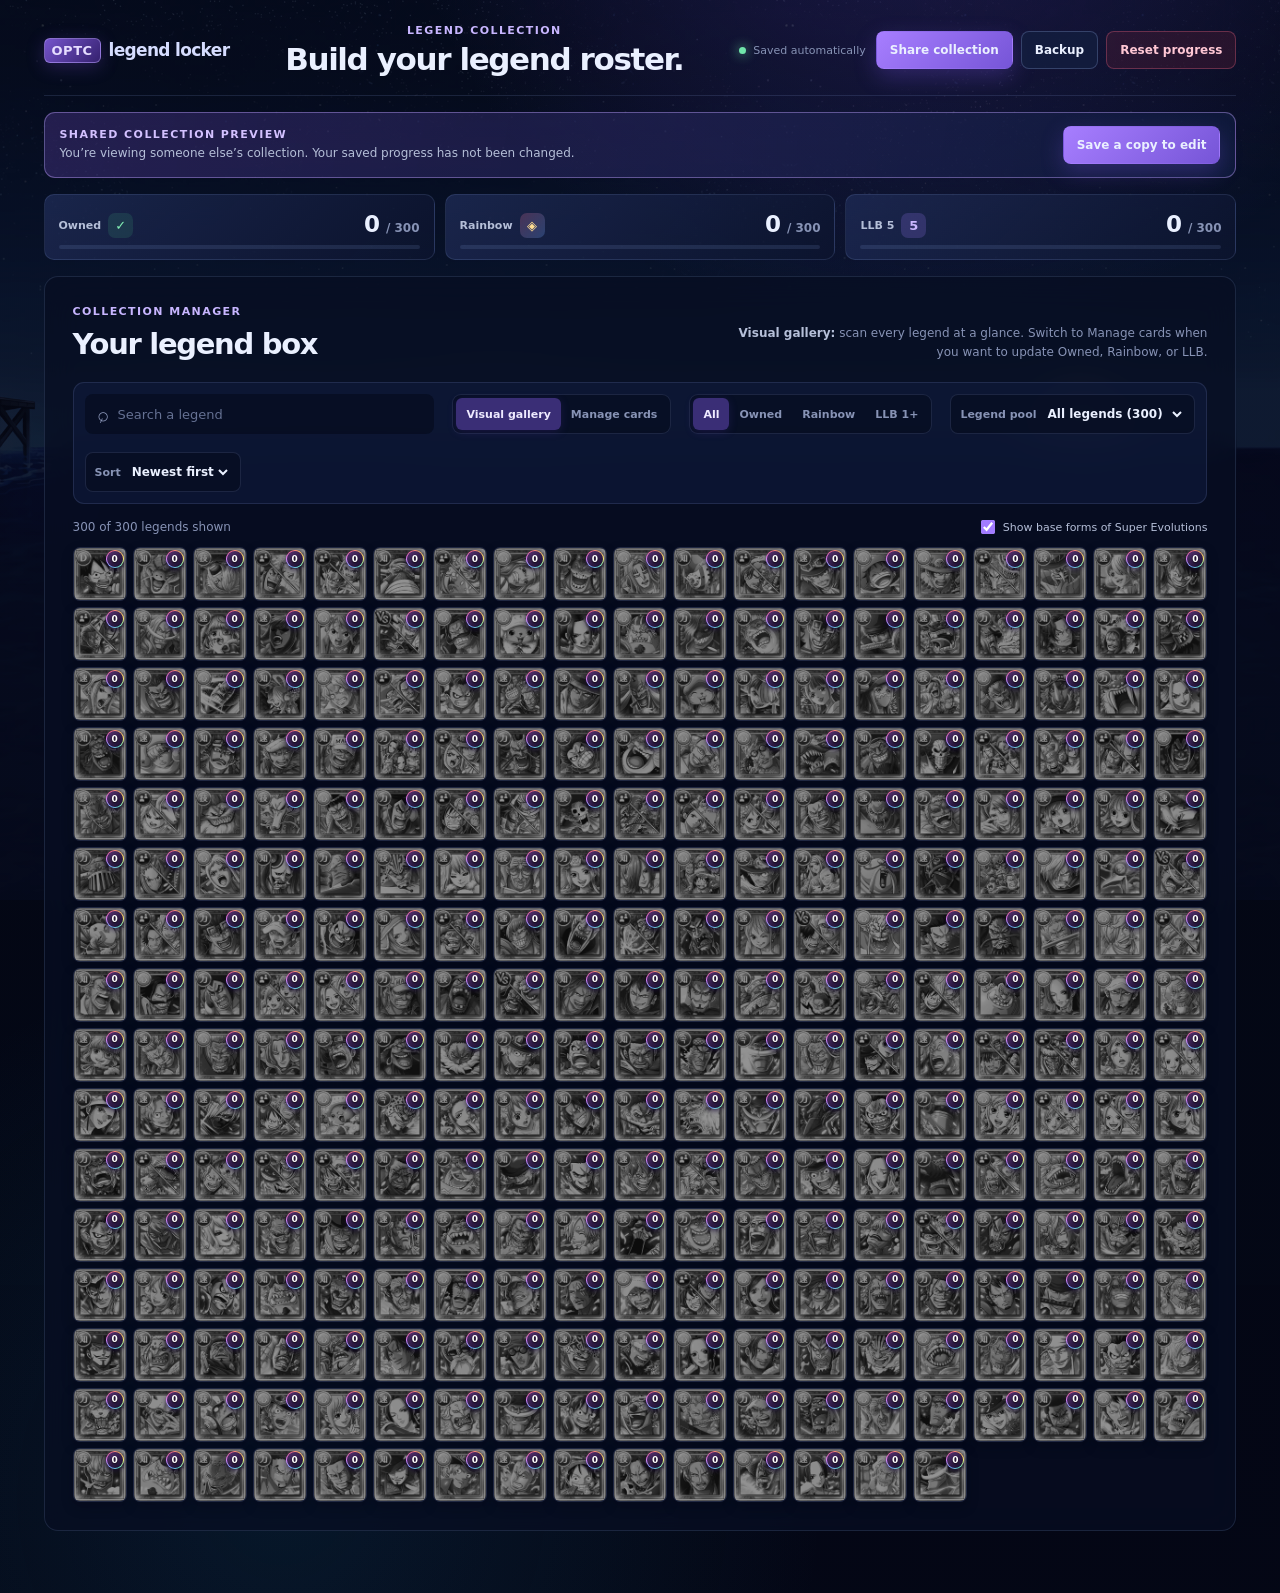
==== commit 1725e876: "Add dense visual gallery for legends" ====
--- a/index.html
+++ b/index.html
@@ -8,14 +8,14 @@
   <link rel="canonical" href="https://optc-checklist.vercel.app">
   <title>OPTC Legend Locker</title>
   <link rel="icon" type="image/x-icon" href="red.ico">
-  <link rel="stylesheet" href="css/style.css?v=legend-locker-llb-medallion">
+  <link rel="stylesheet" href="css/style.css?v=legend-locker-visual-gallery">
 
   <script src="https://2shankz.github.io/optc-db.github.io/common/data/units.js"></script>
   <script src="https://2shankz.github.io/optc-db.github.io/common/data/flags.js"></script>
   <script src="https://2shankz.github.io/optc-db.github.io/common/data/evolutions.js"></script>
   <script src="js/lz-string.js?v=legend-locker"></script>
-  <script src="js/flairs.js?v=legend-locker"></script>
-  <script defer src="js/scripts.js?v=legend-locker-llb-medallion"></script>
+  <script src="js/flairs.js?v=legend-locker-full-art"></script>
+  <script defer src="js/scripts.js?v=legend-locker-visual-gallery"></script>
 </head>
 
 <body>
@@ -81,7 +81,7 @@
           <p class="eyebrow">Collection manager</p>
             <h2 id="collection-title">Your legend box</h2>
           </div>
-          <p class="instruction"><strong>Quick edit:</strong> click a portrait to toggle ownership, then use the controls below it for Rainbow and LLB. Share your finished box as a link or image.</p>
+          <p id="view-instruction" class="instruction"><strong>Visual gallery:</strong> scan every legend at a glance. Switch to Manage cards when you want to update Owned, Rainbow, or LLB.</p>
         </div>
 
         <div class="toolbar">
@@ -89,6 +89,11 @@
             <span aria-hidden="true">⌕</span>
             <input id="legend-search" type="search" placeholder="Search a legend" autocomplete="off">
           </label>
+
+          <div class="view-switch" role="group" aria-label="Collection display mode">
+            <button class="view-button is-active" type="button" data-view="gallery" aria-pressed="true">Visual gallery</button>
+            <button class="view-button" type="button" data-view="manage" aria-pressed="false">Manage cards</button>
+          </div>
 
           <div class="filter-group" role="group" aria-label="Legend status filter">
             <button class="filter-button is-active" type="button" data-filter="all">All</button>
@@ -213,5 +218,12 @@
       </div>
     </article>
   </template>
+
+  <template id="gallery-tile-template">
+    <article class="gallery-tile">
+      <img class="gallery-art" alt="" loading="lazy">
+      <span class="gallery-llb-badge" role="img" aria-label="Level Limit Break 0 of 5" hidden>0</span>
+    </article>
+  </template>
 </body>
 </html>
--- a/css/style.css
+++ b/css/style.css
@@ -176,10 +176,14 @@
 .search-field input { width: 100%; height: 38px; color: var(--ink); font-size: 13px; border: 0; outline: 0; background: transparent; }
 .search-field input::placeholder { color: #657193; }
 
-.filter-group { display: flex; padding: 3px; border: 1px solid var(--line); border-radius: 9px; background: rgba(4, 9, 25, 0.5); }
-.filter-button { min-height: 32px; padding: 5px 10px; color: var(--muted); font-size: 11px; font-weight: 750; border: 0; border-radius: 6px; background: transparent; transition: color 150ms ease, background 150ms ease; }
-.filter-button:hover { color: var(--muted-strong); }
-.filter-button.is-active { color: #eeeaff; background: rgba(130, 92, 232, 0.42); box-shadow: 0 2px 10px rgba(100, 61, 202, 0.18); }
+.filter-group,
+.view-switch { display: flex; padding: 3px; border: 1px solid var(--line); border-radius: 9px; background: rgba(4, 9, 25, 0.5); }
+.filter-button,
+.view-button { min-height: 32px; padding: 5px 10px; color: var(--muted); font-size: 11px; font-weight: 750; border: 0; border-radius: 6px; background: transparent; transition: color 150ms ease, background 150ms ease; }
+.filter-button:hover,
+.view-button:hover { color: var(--muted-strong); }
+.filter-button.is-active,
+.view-button.is-active { color: #eeeaff; background: rgba(130, 92, 232, 0.42); box-shadow: 0 2px 10px rgba(100, 61, 202, 0.18); }
 
 .sort-field { display: flex; align-items: center; gap: 7px; padding: 0 9px; color: var(--muted); font-size: 11px; font-weight: 700; border: 1px solid var(--line); border-radius: 8px; background: rgba(4, 9, 25, 0.5); }
 .sort-field select,
@@ -194,6 +198,17 @@
 .base-toggle input { width: 14px; height: 14px; margin: 0; accent-color: var(--accent); cursor: pointer; }
 
 .legend-grid { display: grid; grid-template-columns: repeat(auto-fill, minmax(145px, 1fr)); gap: 12px; }
+.legend-grid.is-gallery { grid-template-columns: repeat(auto-fill, minmax(52px, 1fr)); gap: 6px; }
+
+.gallery-tile { position: relative; aspect-ratio: 1; overflow: hidden; border: 1px solid rgba(149, 171, 230, 0.16); border-radius: 7px; background: #090e22; box-shadow: 0 5px 12px rgba(1, 3, 15, 0.26); transition: border-color 150ms ease, transform 150ms ease, box-shadow 150ms ease; }
+.gallery-tile:hover { z-index: 1; border-color: rgba(183, 169, 255, 0.56); transform: scale(1.06); box-shadow: 0 10px 18px rgba(1, 3, 15, 0.48); }
+.gallery-tile.is-owned { border-color: rgba(94, 211, 160, 0.64); }
+.gallery-tile.is-rainbow { border-color: transparent; background: linear-gradient(#090e22, #090e22) padding-box, var(--rainbow) border-box; }
+.gallery-art { display: block; width: 100%; height: 100%; object-fit: cover; filter: grayscale(1) contrast(0.86) brightness(0.62); transition: filter 180ms ease, transform 180ms ease; }
+.gallery-tile:hover .gallery-art { transform: scale(1.08); }
+.gallery-tile.is-owned .gallery-art { filter: none; }
+.gallery-tile.is-rainbow .gallery-art { filter: saturate(1.1) contrast(1.05); }
+.gallery-llb-badge { position: absolute; top: 2px; right: 2px; z-index: 1; display: grid; place-items: center; width: 18px; height: 18px; color: #fff; font-size: 9px; font-weight: 900; line-height: 1; text-shadow: 0 1px 2px rgba(0, 0, 0, 0.76); border: 1px solid transparent; border-radius: 50%; background: linear-gradient(145deg, #56316f, #160d2b) padding-box, conic-gradient(from -35deg, #ff639e, #ffa861, #fff06c, #69efcc, #6da8ff, #d283ff, #ff639e) border-box; box-shadow: 0 2px 5px rgba(24, 10, 52, 0.72); }
 
 .legend-card {
   overflow: hidden;
@@ -294,11 +309,14 @@
   .instruction { max-width: none; text-align: left; }
   .toolbar { gap: 8px; padding: 8px; }
   .search-field { flex-basis: 100%; }
-  .filter-group { width: 100%; overflow-x: auto; }
-  .filter-button { flex: 1 0 auto; }
+  .filter-group,
+  .view-switch { width: 100%; overflow-x: auto; }
+  .filter-button,
+  .view-button { flex: 1 0 auto; }
   .sort-field { flex: 1; justify-content: space-between; }
   .collection-meta { align-items: flex-start; flex-direction: column; gap: 10px; }
   .legend-grid { grid-template-columns: repeat(2, minmax(0, 1fr)); gap: 8px; }
+  .legend-grid.is-gallery { grid-template-columns: repeat(auto-fill, minmax(42px, 1fr)); gap: 4px; }
   .image-export { align-items: flex-start; flex-direction: column; }
   .image-export .button { width: 100%; }
 }
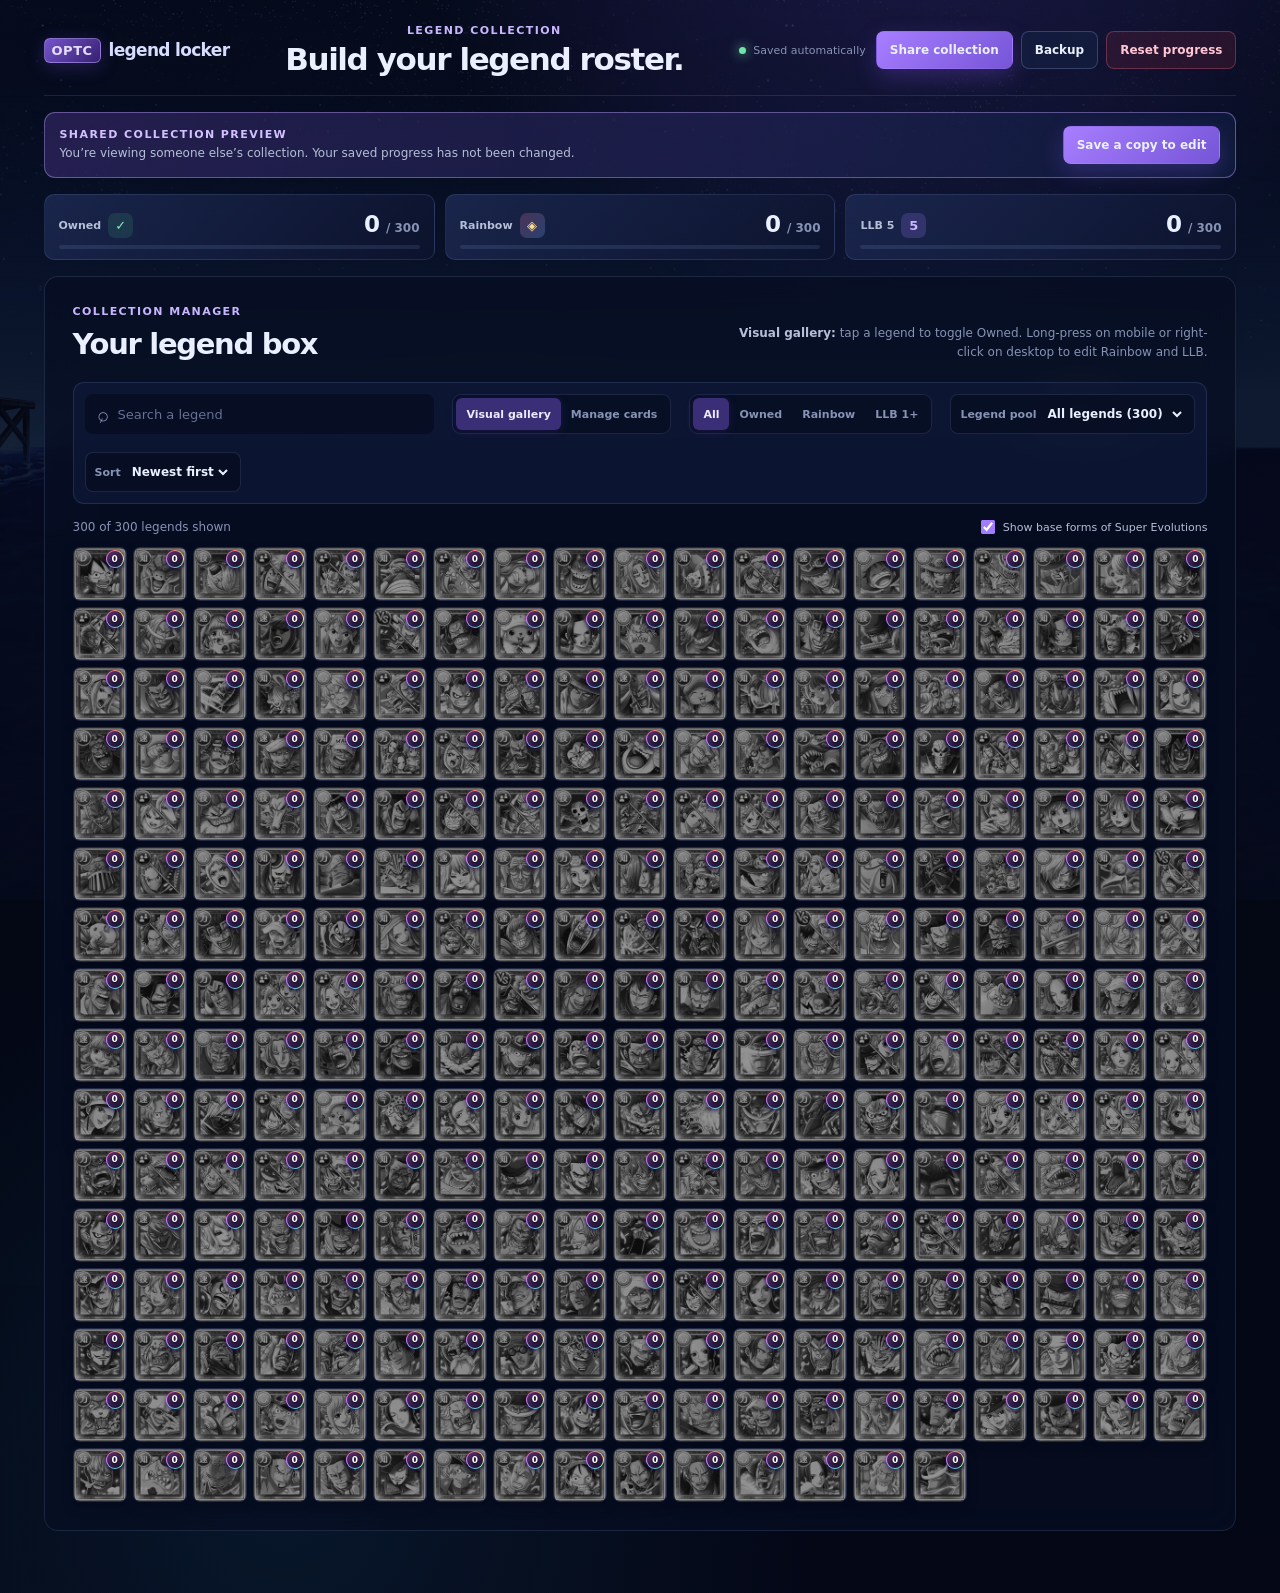
==== commit ee80c525: "Make visual gallery directly editable" ====
--- a/index.html
+++ b/index.html
@@ -8,14 +8,14 @@
   <link rel="canonical" href="https://optc-checklist.vercel.app">
   <title>OPTC Legend Locker</title>
   <link rel="icon" type="image/x-icon" href="red.ico">
-  <link rel="stylesheet" href="css/style.css?v=legend-locker-visual-gallery">
+  <link rel="stylesheet" href="css/style.css?v=legend-locker-gallery-edit">
 
   <script src="https://2shankz.github.io/optc-db.github.io/common/data/units.js"></script>
   <script src="https://2shankz.github.io/optc-db.github.io/common/data/flags.js"></script>
   <script src="https://2shankz.github.io/optc-db.github.io/common/data/evolutions.js"></script>
   <script src="js/lz-string.js?v=legend-locker"></script>
   <script src="js/flairs.js?v=legend-locker-full-art"></script>
-  <script defer src="js/scripts.js?v=legend-locker-visual-gallery"></script>
+  <script defer src="js/scripts.js?v=legend-locker-gallery-edit"></script>
 </head>
 
 <body>
@@ -81,7 +81,7 @@
           <p class="eyebrow">Collection manager</p>
             <h2 id="collection-title">Your legend box</h2>
           </div>
-          <p id="view-instruction" class="instruction"><strong>Visual gallery:</strong> scan every legend at a glance. Switch to Manage cards when you want to update Owned, Rainbow, or LLB.</p>
+          <p id="view-instruction" class="instruction"><strong>Visual gallery:</strong> tap a legend to toggle Owned. Long-press on mobile or right-click on desktop to edit Rainbow and LLB.</p>
         </div>
 
         <div class="toolbar">
@@ -185,6 +185,42 @@
         </div>
       </section>
       <p id="transfer-feedback" class="transfer-feedback" role="status"></p>
+    </form>
+  </dialog>
+
+  <dialog id="gallery-editor-dialog" class="gallery-editor-dialog">
+    <form method="dialog" class="dialog-card gallery-editor-card">
+      <div class="dialog-heading gallery-editor-heading">
+        <div class="gallery-editor-legend">
+          <img id="gallery-editor-art" alt="">
+          <div>
+            <p class="eyebrow">Quick edit</p>
+            <h2 id="gallery-editor-name">Legend</h2>
+            <p id="gallery-editor-id" class="gallery-editor-id"></p>
+          </div>
+        </div>
+        <button class="icon-button" value="cancel" type="submit" aria-label="Close quick edit">×</button>
+      </div>
+
+      <div class="gallery-editor-actions" role="group" aria-label="Legend ownership and rainbow status">
+        <button id="gallery-editor-owned" class="gallery-editor-button" type="button" aria-pressed="false">Not owned</button>
+        <button id="gallery-editor-rainbow" class="gallery-editor-button" type="button" aria-pressed="false">Rainbow</button>
+      </div>
+
+      <section class="gallery-editor-llb" aria-labelledby="gallery-editor-llb-label">
+        <div>
+          <p id="gallery-editor-llb-label">Level Limit Break</p>
+          <span>Sets this legend as owned when above 0.</span>
+        </div>
+        <div class="gallery-editor-llb-options" role="group" aria-label="Level Limit Break level">
+          <button type="button" data-gallery-llb="0" aria-pressed="true">0</button>
+          <button type="button" data-gallery-llb="1" aria-pressed="false">1</button>
+          <button type="button" data-gallery-llb="2" aria-pressed="false">2</button>
+          <button type="button" data-gallery-llb="3" aria-pressed="false">3</button>
+          <button type="button" data-gallery-llb="4" aria-pressed="false">4</button>
+          <button type="button" data-gallery-llb="5" aria-pressed="false">5</button>
+        </div>
+      </section>
     </form>
   </dialog>
 
--- a/css/style.css
+++ b/css/style.css
@@ -200,8 +200,9 @@
 .legend-grid { display: grid; grid-template-columns: repeat(auto-fill, minmax(145px, 1fr)); gap: 12px; }
 .legend-grid.is-gallery { grid-template-columns: repeat(auto-fill, minmax(52px, 1fr)); gap: 6px; }
 
-.gallery-tile { position: relative; aspect-ratio: 1; overflow: hidden; border: 1px solid rgba(149, 171, 230, 0.16); border-radius: 7px; background: #090e22; box-shadow: 0 5px 12px rgba(1, 3, 15, 0.26); transition: border-color 150ms ease, transform 150ms ease, box-shadow 150ms ease; }
+.gallery-tile { position: relative; aspect-ratio: 1; overflow: hidden; cursor: pointer; user-select: none; -webkit-touch-callout: none; touch-action: manipulation; border: 1px solid rgba(149, 171, 230, 0.16); border-radius: 7px; background: #090e22; box-shadow: 0 5px 12px rgba(1, 3, 15, 0.26); transition: border-color 150ms ease, transform 150ms ease, box-shadow 150ms ease; }
 .gallery-tile:hover { z-index: 1; border-color: rgba(183, 169, 255, 0.56); transform: scale(1.06); box-shadow: 0 10px 18px rgba(1, 3, 15, 0.48); }
+.gallery-tile:focus-visible { z-index: 1; outline: 2px solid var(--accent-bright); outline-offset: 2px; }
 .gallery-tile.is-owned { border-color: rgba(94, 211, 160, 0.64); }
 .gallery-tile.is-rainbow { border-color: transparent; background: linear-gradient(#090e22, #090e22) padding-box, var(--rainbow) border-box; }
 .gallery-art { display: block; width: 100%; height: 100%; object-fit: cover; filter: grayscale(1) contrast(0.86) brightness(0.62); transition: filter 180ms ease, transform 180ms ease; }
@@ -262,8 +263,10 @@
 .empty-state { grid-column: 1 / -1; padding: 46px 20px; color: var(--muted); text-align: center; border: 1px dashed var(--line-strong); border-radius: 11px; background: rgba(13, 22, 51, 0.48); }
 .empty-state strong { display: block; margin-bottom: 5px; color: var(--muted-strong); font-size: 14px; }
 
-.backup-dialog { width: min(100% - 32px, 540px); padding: 0; color: var(--ink); border: 1px solid var(--line-strong); border-radius: 15px; background: #101a3a; box-shadow: 0 25px 90px rgba(0, 0, 0, 0.64); }
-.backup-dialog::backdrop { background: rgba(1, 3, 12, 0.74); backdrop-filter: blur(4px); }
+.backup-dialog,
+.gallery-editor-dialog { width: min(100% - 32px, 540px); padding: 0; color: var(--ink); border: 1px solid var(--line-strong); border-radius: 15px; background: #101a3a; box-shadow: 0 25px 90px rgba(0, 0, 0, 0.64); }
+.backup-dialog::backdrop,
+.gallery-editor-dialog::backdrop { background: rgba(1, 3, 12, 0.74); backdrop-filter: blur(4px); }
 .dialog-card { padding: 22px; }
 .dialog-heading { align-items: flex-start; }
 .dialog-heading h2 { font-size: 23px; }
@@ -280,6 +283,27 @@
 .image-export { display: flex; align-items: center; justify-content: space-between; gap: 16px; margin-top: 19px; padding-top: 17px; border-top: 1px solid var(--line); }
 .image-export h3 { margin: 0 0 4px; color: var(--ink); font-size: 13px; }
 .image-export p { max-width: 300px; margin: 0; }
+
+.gallery-editor-dialog { width: min(100% - 32px, 410px); }
+.gallery-editor-card { padding: 18px; }
+.gallery-editor-heading { gap: 12px; }
+.gallery-editor-legend { display: flex; min-width: 0; align-items: center; gap: 12px; }
+.gallery-editor-legend img { width: 58px; height: 58px; flex: 0 0 auto; object-fit: cover; border: 1px solid var(--line-strong); border-radius: 10px; background: #090e22; }
+.gallery-editor-legend .eyebrow { margin-bottom: 3px; }
+.gallery-editor-legend h2 { display: -webkit-box; overflow: hidden; font-size: 17px; line-height: 1.25; -webkit-line-clamp: 2; -webkit-box-orient: vertical; }
+.gallery-editor-id { margin: 4px 0 0; color: var(--muted); font-size: 11px; font-weight: 700; }
+.gallery-editor-actions { display: grid; grid-template-columns: repeat(2, minmax(0, 1fr)); gap: 8px; margin: 18px 0 10px; }
+.gallery-editor-button { min-height: 39px; color: var(--muted-strong); font-size: 12px; font-weight: 800; border: 1px solid var(--line); border-radius: 8px; background: rgba(5, 10, 29, 0.62); }
+.gallery-editor-button:hover { color: var(--ink); border-color: var(--line-strong); }
+.gallery-editor-button.is-active { color: #b1f7ce; border-color: rgba(112, 229, 170, 0.48); background: rgba(15, 86, 57, 0.62); }
+#gallery-editor-rainbow.is-active { color: #fff4bb; border-color: transparent; background: linear-gradient(#191d42, #191d42) padding-box, var(--rainbow) border-box; }
+.gallery-editor-llb { margin-top: 14px; padding-top: 15px; border-top: 1px solid var(--line); }
+.gallery-editor-llb p { margin: 0 0 3px; color: var(--muted-strong); font-size: 12px; font-weight: 800; }
+.gallery-editor-llb span { color: var(--muted); font-size: 11px; }
+.gallery-editor-llb-options { display: grid; grid-template-columns: repeat(6, minmax(0, 1fr)); gap: 6px; margin-top: 11px; }
+.gallery-editor-llb-options button { min-height: 34px; color: var(--muted-strong); font-size: 12px; font-weight: 850; border: 1px solid var(--line); border-radius: 7px; background: rgba(5, 10, 29, 0.62); }
+.gallery-editor-llb-options button:hover { color: var(--ink); border-color: var(--line-strong); }
+.gallery-editor-llb-options button.is-active { color: #fff; border-color: transparent; background: linear-gradient(145deg, #56316f, #160d2b) padding-box, conic-gradient(from -35deg, #ff639e, #ffa861, #fff06c, #69efcc, #6da8ff, #d283ff, #ff639e) border-box; }
 
 @media (max-width: 1040px) {
   .topbar { grid-template-columns: auto 1fr; }
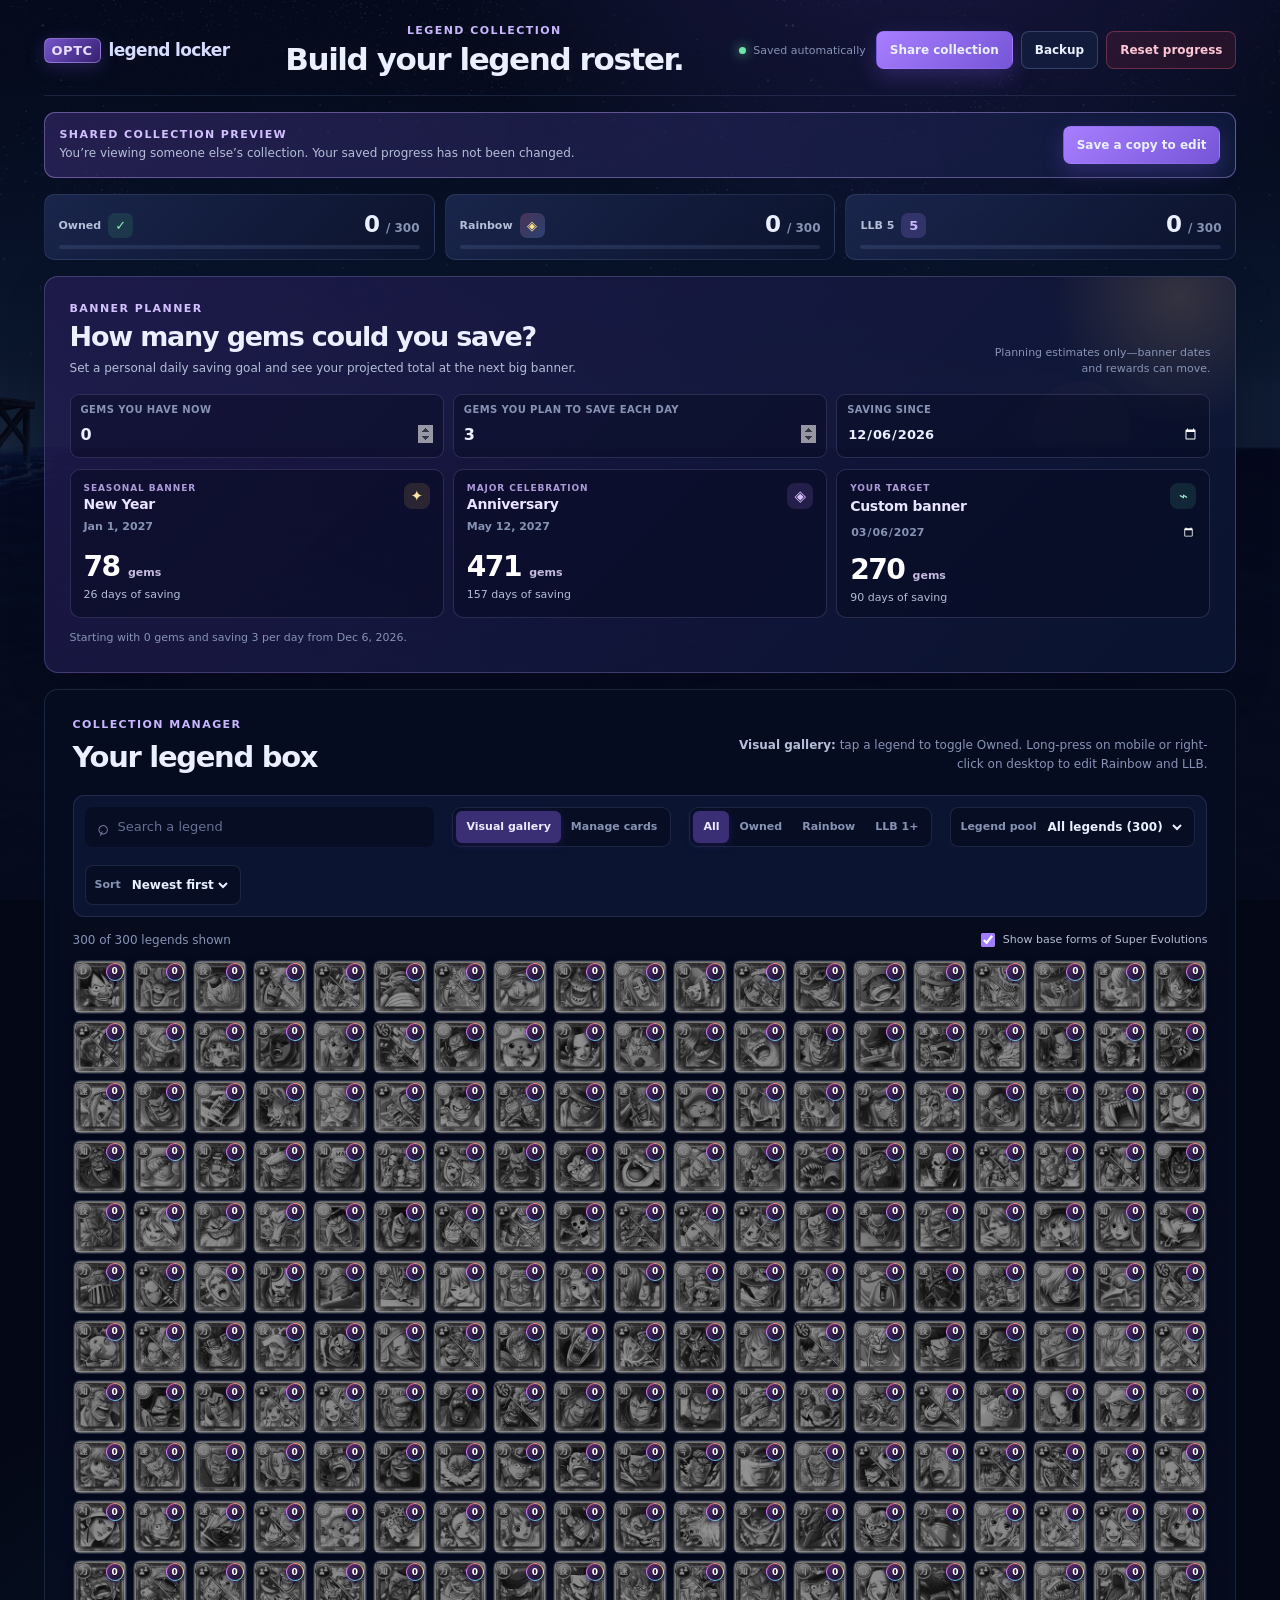
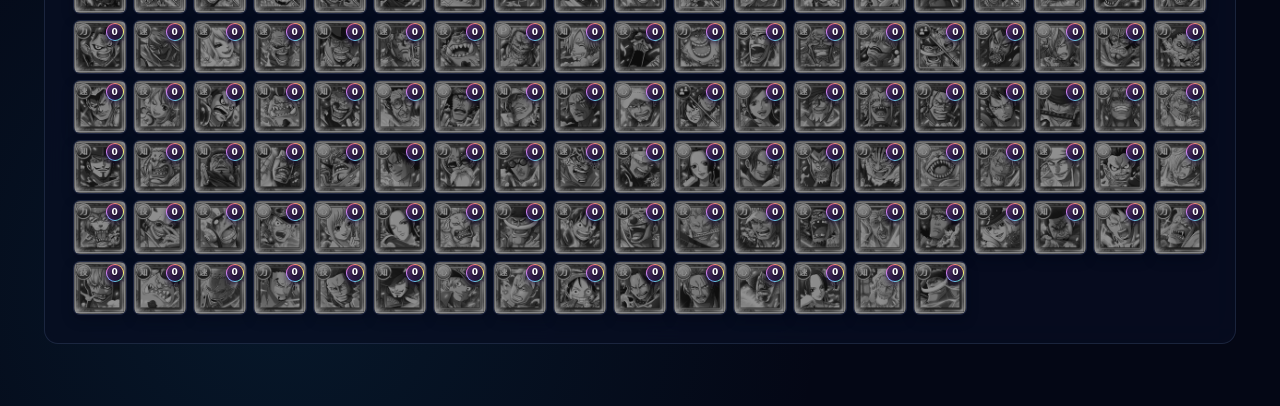
==== commit bc8ae005: "Add gem savings planner" ====
--- a/index.html
+++ b/index.html
@@ -8,14 +8,14 @@
   <link rel="canonical" href="https://optc-checklist.vercel.app">
   <title>OPTC Legend Locker</title>
   <link rel="icon" type="image/x-icon" href="red.ico">
-  <link rel="stylesheet" href="css/style.css?v=legend-locker-gallery-edit">
+  <link rel="stylesheet" href="css/style.css?v=legend-locker-gem-planner">
 
   <script src="https://2shankz.github.io/optc-db.github.io/common/data/units.js"></script>
   <script src="https://2shankz.github.io/optc-db.github.io/common/data/flags.js"></script>
   <script src="https://2shankz.github.io/optc-db.github.io/common/data/evolutions.js"></script>
   <script src="js/lz-string.js?v=legend-locker"></script>
   <script src="js/flairs.js?v=legend-locker-full-art"></script>
-  <script defer src="js/scripts.js?v=legend-locker-gallery-edit"></script>
+  <script defer src="js/scripts.js?v=legend-locker-gem-planner"></script>
 </head>
 
 <body>
@@ -73,6 +73,77 @@
           <strong id="llb-count">0 <small>/ 0</small></strong>
           <div class="meter llb-meter"><span id="llb-meter"></span></div>
         </article>
+      </section>
+
+      <section class="gem-planner" aria-labelledby="gem-planner-title">
+        <div class="gem-planner-heading">
+          <div>
+            <p class="eyebrow">Banner planner</p>
+            <h2 id="gem-planner-title">How many gems could you save?</h2>
+            <p>Set a personal daily saving goal and see your projected total at the next big banner.</p>
+          </div>
+          <p class="gem-planner-note">Planning estimates only—banner dates and rewards can move.</p>
+        </div>
+
+        <div id="gem-planner-controls" class="gem-planner-controls">
+          <label class="gem-plan-field" for="gem-current">
+            <span>Gems you have now</span>
+            <input id="gem-current" type="number" min="0" step="1" inputmode="numeric" value="0">
+          </label>
+          <label class="gem-plan-field" for="gem-daily">
+            <span>Gems you plan to save each day</span>
+            <input id="gem-daily" type="number" min="0" step="1" inputmode="numeric" value="3">
+          </label>
+          <label class="gem-plan-field" for="gem-start-date">
+            <span>Saving since</span>
+            <input id="gem-start-date" type="date">
+          </label>
+        </div>
+
+        <div class="gem-target-grid" aria-live="polite">
+          <article class="gem-target-card" data-gem-target="new-year">
+            <div class="gem-target-heading">
+              <div>
+                <p class="gem-target-kicker">Seasonal banner</p>
+                <h3>New Year</h3>
+              </div>
+              <span class="gem-target-symbol" aria-hidden="true">✦</span>
+            </div>
+            <p class="gem-target-date" data-gem-target-date>—</p>
+            <strong><span data-gem-target-total>0</span> <small>gems</small></strong>
+            <p class="gem-target-saving" data-gem-target-days>0 days of saving</p>
+          </article>
+
+          <article class="gem-target-card" data-gem-target="anniversary">
+            <div class="gem-target-heading">
+              <div>
+                <p class="gem-target-kicker">Major celebration</p>
+                <h3>Anniversary</h3>
+              </div>
+              <span class="gem-target-symbol anniversary-symbol" aria-hidden="true">◈</span>
+            </div>
+            <p class="gem-target-date" data-gem-target-date>—</p>
+            <strong><span data-gem-target-total>0</span> <small>gems</small></strong>
+            <p class="gem-target-saving" data-gem-target-days>0 days of saving</p>
+          </article>
+
+          <article class="gem-target-card gem-target-custom" data-gem-target="custom">
+            <div class="gem-target-heading">
+              <div>
+                <p class="gem-target-kicker">Your target</p>
+                <label class="sr-only" for="gem-custom-name">Custom banner name</label>
+                <input id="gem-custom-name" class="gem-custom-name" type="text" value="Custom banner" maxlength="40" placeholder="Custom banner" autocomplete="off">
+              </div>
+              <span class="gem-target-symbol custom-symbol" aria-hidden="true">⌁</span>
+            </div>
+            <label class="sr-only" for="gem-custom-date">Custom banner date</label>
+            <input id="gem-custom-date" class="gem-custom-date" type="date">
+            <strong><span data-gem-target-total>0</span> <small>gems</small></strong>
+            <p class="gem-target-saving" data-gem-target-days>0 days of saving</p>
+          </article>
+        </div>
+
+        <p id="gem-plan-summary" class="gem-plan-summary"></p>
       </section>
 
       <section class="collection-panel" aria-labelledby="collection-title">
--- a/css/style.css
+++ b/css/style.css
@@ -161,6 +161,41 @@
 .meter span { display: block; width: 0; height: 100%; border-radius: inherit; background: linear-gradient(90deg, #5ed2a0, #95f2c4); transition: width 180ms ease; }
 .rainbow-meter span { background: var(--rainbow); }
 .llb-meter span { background: linear-gradient(90deg, #8f66f4, #d1bcff); }
+
+.gem-planner { position: relative; overflow: hidden; margin-bottom: 16px; padding: clamp(17px, 2.2vw, 25px); border: 1px solid rgba(193, 177, 255, 0.24); border-radius: 14px; background: linear-gradient(135deg, rgba(38, 29, 86, 0.72), rgba(10, 21, 49, 0.9)); box-shadow: 0 14px 38px rgba(4, 3, 20, 0.2); }
+.gem-planner::after { position: absolute; top: -115px; right: -80px; width: 270px; height: 270px; content: ""; pointer-events: none; border-radius: 50%; background: radial-gradient(circle, rgba(247, 202, 111, 0.16), transparent 67%); }
+.gem-planner-heading { position: relative; z-index: 1; display: flex; align-items: flex-end; justify-content: space-between; gap: 22px; margin-bottom: 17px; }
+.gem-planner-heading .eyebrow { margin-bottom: 6px; color: #d3c1ff; }
+.gem-planner-heading h2 { margin: 0; font-size: clamp(20px, 2.2vw, 27px); letter-spacing: -0.045em; }
+.gem-planner-heading > div > p:last-child { max-width: 635px; margin: 7px 0 0; color: var(--muted-strong); font-size: 12px; line-height: 1.5; }
+.gem-planner-note { max-width: 235px; margin: 0; color: var(--muted); font-size: 11px; line-height: 1.45; text-align: right; }
+.gem-planner-controls { position: relative; z-index: 1; display: grid; grid-template-columns: repeat(3, minmax(0, 1fr)); gap: 9px; }
+.gem-plan-field { display: grid; gap: 6px; min-width: 0; padding: 9px 10px; color: var(--muted); font-size: 10px; font-weight: 800; letter-spacing: 0.04em; text-transform: uppercase; border: 1px solid rgba(182, 172, 241, 0.18); border-radius: 9px; background: rgba(4, 8, 27, 0.36); }
+.gem-plan-field input { width: 100%; min-height: 27px; padding: 0; color: var(--ink); font-size: 16px; font-weight: 800; letter-spacing: -0.03em; text-transform: none; border: 0; outline: 0; background: transparent; }
+.gem-plan-field input::-webkit-inner-spin-button { opacity: 0.6; }
+.gem-plan-field input[type="date"] { font-size: 13px; letter-spacing: 0; color-scheme: dark; }
+.gem-target-grid { position: relative; z-index: 1; display: grid; grid-template-columns: repeat(3, minmax(0, 1fr)); gap: 9px; margin-top: 11px; }
+.gem-target-card { min-width: 0; padding: 13px; border: 1px solid rgba(182, 172, 241, 0.19); border-radius: 10px; background: rgba(5, 10, 30, 0.48); }
+.gem-target-heading { display: flex; align-items: flex-start; justify-content: space-between; gap: 10px; }
+.gem-target-heading > div { min-width: 0; flex: 1; }
+.gem-target-kicker { margin: 0 0 3px; color: #ac9bd8; font-size: 9px; font-weight: 850; letter-spacing: 0.1em; text-transform: uppercase; }
+.gem-target-card h3 { margin: 0; color: #e9e4ff; font-size: 14px; letter-spacing: -0.02em; }
+.gem-target-symbol { display: grid; place-items: center; width: 26px; height: 26px; flex: 0 0 auto; color: #ffe6a2; font-size: 15px; border-radius: 8px; background: rgba(242, 190, 86, 0.13); }
+.anniversary-symbol { color: #dabfff; background: rgba(176, 127, 255, 0.15); }
+.custom-symbol { color: #9cefd0; background: rgba(85, 207, 164, 0.13); }
+.gem-target-date,
+.gem-custom-date { display: block; min-height: 18px; margin: 8px 0 12px; color: var(--muted); font-size: 11px; font-weight: 700; }
+.gem-custom-date { width: 100%; padding: 0; color-scheme: dark; border: 0; outline: 0; background: transparent; }
+.gem-target-card strong { display: block; color: #fff; font-size: clamp(23px, 2.2vw, 30px); letter-spacing: -0.055em; }
+.gem-target-card strong small { color: #c4bbdf; font-size: 11px; font-weight: 750; letter-spacing: 0; }
+.gem-target-saving { margin: 5px 0 0; color: var(--muted-strong); font-size: 11px; }
+.gem-target-card.is-unavailable { opacity: 0.62; }
+.gem-custom-name { width: 100%; padding: 0; color: #e9e4ff; font-size: 14px; font-weight: 800; letter-spacing: -0.02em; border: 0; outline: 0; background: transparent; }
+.gem-custom-name::placeholder { color: var(--muted); }
+.gem-custom-name:focus,
+.gem-custom-date:focus { color: #fff; }
+.gem-plan-summary { position: relative; z-index: 1; margin: 12px 0 0; color: var(--muted); font-size: 11px; line-height: 1.5; }
+.sr-only { position: absolute; width: 1px; height: 1px; padding: 0; overflow: hidden; white-space: nowrap; clip: rect(0, 0, 0, 0); border: 0; }
 
 .collection-panel { padding: clamp(17px, 2.2vw, 28px); border: 1px solid var(--line); border-radius: 14px; background: rgba(8, 14, 34, 0.74); backdrop-filter: blur(16px); }
 .collection-heading { align-items: flex-end; margin-bottom: 21px; }
@@ -328,6 +363,10 @@
   .progress-icon { width: 20px; height: 20px; font-size: 11px; }
   .progress-card strong { margin: 6px 0 7px; font-size: 20px; }
   .progress-card small { display: block; margin-top: -1px; font-size: 10px; }
+  .gem-planner-heading { align-items: flex-start; flex-direction: column; gap: 8px; }
+  .gem-planner-note { max-width: none; text-align: left; }
+  .gem-planner-controls { grid-template-columns: 1fr; }
+  .gem-target-grid { grid-template-columns: 1fr; }
   .collection-panel { padding: 15px 11px; }
   .collection-heading { align-items: flex-start; flex-direction: column; }
   .instruction { max-width: none; text-align: left; }
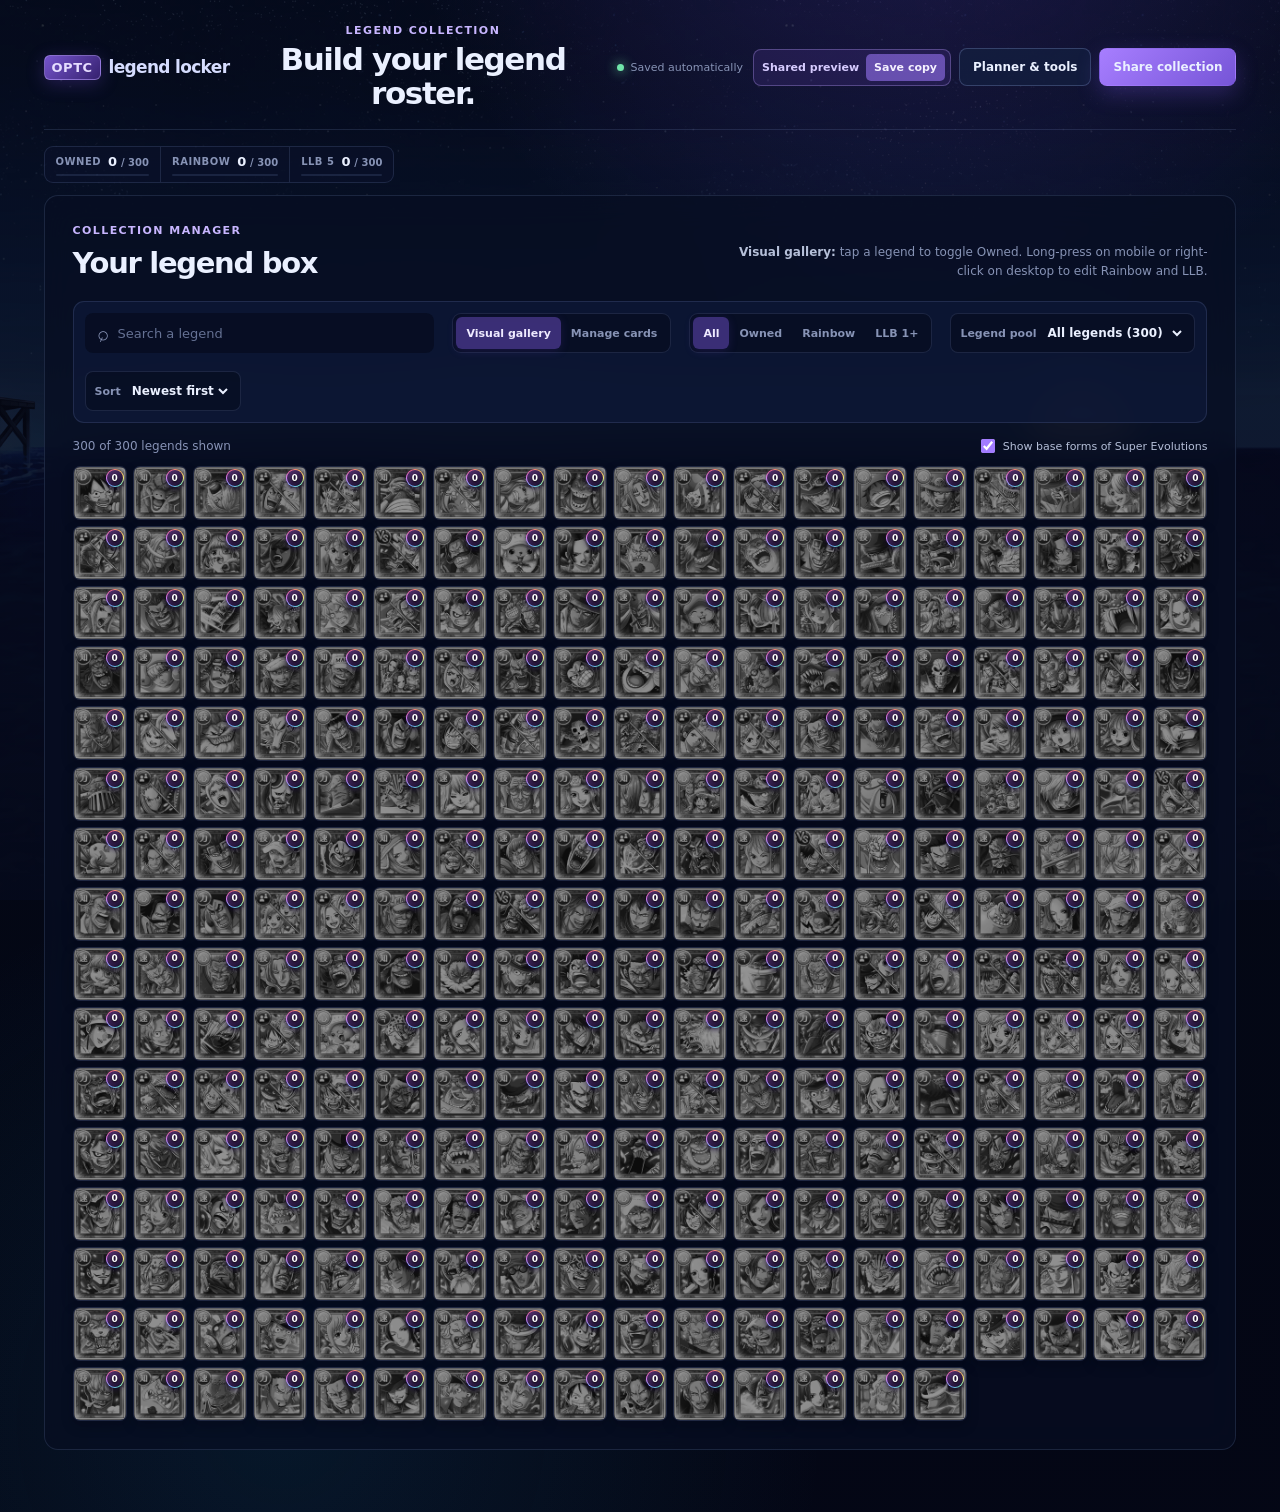
==== commit 37215652: "Move planner and tools into compact drawer" ====
--- a/index.html
+++ b/index.html
@@ -8,14 +8,14 @@
   <link rel="canonical" href="https://optc-checklist.vercel.app">
   <title>OPTC Legend Locker</title>
   <link rel="icon" type="image/x-icon" href="red.ico">
-  <link rel="stylesheet" href="css/style.css?v=legend-locker-gem-planner">
+  <link rel="stylesheet" href="css/style.css?v=legend-locker-drawer">
 
   <script src="https://2shankz.github.io/optc-db.github.io/common/data/units.js"></script>
   <script src="https://2shankz.github.io/optc-db.github.io/common/data/flags.js"></script>
   <script src="https://2shankz.github.io/optc-db.github.io/common/data/evolutions.js"></script>
   <script src="js/lz-string.js?v=legend-locker"></script>
   <script src="js/flairs.js?v=legend-locker-full-art"></script>
-  <script defer src="js/scripts.js?v=legend-locker-gem-planner"></script>
+  <script defer src="js/scripts.js?v=legend-locker-drawer"></script>
 </head>
 
 <body>
@@ -34,116 +34,31 @@
         </div>
         <div class="topbar-actions">
           <span id="save-note" class="save-note"><span class="save-dot" aria-hidden="true"></span><span id="save-note-text">Saved automatically</span></span>
+          <div id="shared-collection-notice" class="shared-collection-notice" role="status" hidden>
+            <span>Shared preview</span>
+            <button id="save-shared-copy" type="button">Save copy</button>
+          </div>
+          <button id="drawer-toggle" class="button button-secondary" type="button" aria-controls="utility-drawer" aria-expanded="false">Planner &amp; tools</button>
           <button class="button button-primary" id="share-button" type="button">Share collection</button>
-          <button class="button button-secondary" id="backup-button" type="button">Backup</button>
-          <button class="button button-danger" id="reset-button" type="button">Reset progress</button>
         </div>
       </header>
 
-      <section id="shared-collection-notice" class="shared-collection-notice" role="status" hidden>
-        <div>
-          <p class="eyebrow">Shared collection preview</p>
-          <p>You’re viewing someone else’s collection. Your saved progress has not been changed.</p>
-        </div>
-        <button id="save-shared-copy" class="button button-primary" type="button">Save a copy to edit</button>
-      </section>
-
-      <section class="progress-grid" aria-label="Collection totals">
-        <article class="progress-card">
-          <div class="progress-card-heading">
-            <span>Owned</span>
-            <span class="progress-icon owned-icon">✓</span>
-          </div>
+      <section class="collection-overview" aria-label="Collection totals">
+        <article class="overview-stat">
+          <span>Owned</span>
           <strong id="owned-count">0 <small>/ 0</small></strong>
-          <div class="meter"><span id="owned-meter"></span></div>
+          <div class="overview-meter"><span id="owned-meter"></span></div>
         </article>
-        <article class="progress-card">
-          <div class="progress-card-heading">
-            <span>Rainbow</span>
-            <span class="progress-icon rainbow-icon">◈</span>
-          </div>
+        <article class="overview-stat">
+          <span>Rainbow</span>
           <strong id="rainbow-count">0 <small>/ 0</small></strong>
-          <div class="meter rainbow-meter"><span id="rainbow-meter"></span></div>
+          <div class="overview-meter rainbow-meter"><span id="rainbow-meter"></span></div>
         </article>
-        <article class="progress-card">
-          <div class="progress-card-heading">
-            <span>LLB 5</span>
-            <span class="progress-icon llb-icon">5</span>
-          </div>
+        <article class="overview-stat">
+          <span>LLB 5</span>
           <strong id="llb-count">0 <small>/ 0</small></strong>
-          <div class="meter llb-meter"><span id="llb-meter"></span></div>
+          <div class="overview-meter llb-meter"><span id="llb-meter"></span></div>
         </article>
-      </section>
-
-      <section class="gem-planner" aria-labelledby="gem-planner-title">
-        <div class="gem-planner-heading">
-          <div>
-            <p class="eyebrow">Banner planner</p>
-            <h2 id="gem-planner-title">How many gems could you save?</h2>
-            <p>Set a personal daily saving goal and see your projected total at the next big banner.</p>
-          </div>
-          <p class="gem-planner-note">Planning estimates only—banner dates and rewards can move.</p>
-        </div>
-
-        <div id="gem-planner-controls" class="gem-planner-controls">
-          <label class="gem-plan-field" for="gem-current">
-            <span>Gems you have now</span>
-            <input id="gem-current" type="number" min="0" step="1" inputmode="numeric" value="0">
-          </label>
-          <label class="gem-plan-field" for="gem-daily">
-            <span>Gems you plan to save each day</span>
-            <input id="gem-daily" type="number" min="0" step="1" inputmode="numeric" value="3">
-          </label>
-          <label class="gem-plan-field" for="gem-start-date">
-            <span>Saving since</span>
-            <input id="gem-start-date" type="date">
-          </label>
-        </div>
-
-        <div class="gem-target-grid" aria-live="polite">
-          <article class="gem-target-card" data-gem-target="new-year">
-            <div class="gem-target-heading">
-              <div>
-                <p class="gem-target-kicker">Seasonal banner</p>
-                <h3>New Year</h3>
-              </div>
-              <span class="gem-target-symbol" aria-hidden="true">✦</span>
-            </div>
-            <p class="gem-target-date" data-gem-target-date>—</p>
-            <strong><span data-gem-target-total>0</span> <small>gems</small></strong>
-            <p class="gem-target-saving" data-gem-target-days>0 days of saving</p>
-          </article>
-
-          <article class="gem-target-card" data-gem-target="anniversary">
-            <div class="gem-target-heading">
-              <div>
-                <p class="gem-target-kicker">Major celebration</p>
-                <h3>Anniversary</h3>
-              </div>
-              <span class="gem-target-symbol anniversary-symbol" aria-hidden="true">◈</span>
-            </div>
-            <p class="gem-target-date" data-gem-target-date>—</p>
-            <strong><span data-gem-target-total>0</span> <small>gems</small></strong>
-            <p class="gem-target-saving" data-gem-target-days>0 days of saving</p>
-          </article>
-
-          <article class="gem-target-card gem-target-custom" data-gem-target="custom">
-            <div class="gem-target-heading">
-              <div>
-                <p class="gem-target-kicker">Your target</p>
-                <label class="sr-only" for="gem-custom-name">Custom banner name</label>
-                <input id="gem-custom-name" class="gem-custom-name" type="text" value="Custom banner" maxlength="40" placeholder="Custom banner" autocomplete="off">
-              </div>
-              <span class="gem-target-symbol custom-symbol" aria-hidden="true">⌁</span>
-            </div>
-            <label class="sr-only" for="gem-custom-date">Custom banner date</label>
-            <input id="gem-custom-date" class="gem-custom-date" type="date">
-            <strong><span data-gem-target-total>0</span> <small>gems</small></strong>
-            <p class="gem-target-saving" data-gem-target-days>0 days of saving</p>
-          </article>
-        </div>
-
-        <p id="gem-plan-summary" class="gem-plan-summary"></p>
       </section>
 
       <section class="collection-panel" aria-labelledby="collection-title">
@@ -206,6 +121,98 @@
         <div id="legend-grid" class="legend-grid" aria-live="polite"></div>
       </section>
     </main>
+
+    <div id="drawer-scrim" class="drawer-scrim" aria-hidden="true"></div>
+    <aside id="utility-drawer" class="utility-drawer" aria-labelledby="utility-drawer-title" aria-hidden="true" inert>
+      <div class="utility-drawer-panel">
+        <div class="utility-drawer-heading">
+          <div>
+            <p class="eyebrow">Legend locker</p>
+            <h2 id="utility-drawer-title">Planner &amp; tools</h2>
+          </div>
+          <button id="drawer-close" class="icon-button" type="button" aria-label="Close planner and tools">×</button>
+        </div>
+
+        <section class="drawer-tools" aria-labelledby="drawer-tools-title">
+          <h3 id="drawer-tools-title">Collection tools</h3>
+          <div>
+            <button id="backup-button" class="button button-secondary" type="button">Backup / restore</button>
+            <button id="reset-button" class="button button-danger" type="button">Reset progress</button>
+          </div>
+        </section>
+
+        <section class="gem-planner" aria-labelledby="gem-planner-title">
+          <div class="gem-planner-heading">
+            <div>
+              <p class="eyebrow">Banner planner</p>
+              <h2 id="gem-planner-title">Gem savings</h2>
+              <p>Set a daily goal, then check your next banner total.</p>
+            </div>
+            <p class="gem-planner-note">Estimates only—event dates can move.</p>
+          </div>
+
+          <div id="gem-planner-controls" class="gem-planner-controls">
+            <label class="gem-plan-field" for="gem-current">
+              <span>Gems now</span>
+              <input id="gem-current" type="number" min="0" step="1" inputmode="numeric" value="0">
+            </label>
+            <label class="gem-plan-field" for="gem-daily">
+              <span>Save / day</span>
+              <input id="gem-daily" type="number" min="0" step="1" inputmode="numeric" value="3">
+            </label>
+            <label class="gem-plan-field" for="gem-start-date">
+              <span>Saving since</span>
+              <input id="gem-start-date" type="date">
+            </label>
+          </div>
+
+          <div class="gem-target-grid" aria-live="polite">
+            <article class="gem-target-card" data-gem-target="new-year">
+              <div class="gem-target-heading">
+                <div>
+                  <p class="gem-target-kicker">Seasonal</p>
+                  <h3>New Year</h3>
+                </div>
+                <span class="gem-target-symbol" aria-hidden="true">✦</span>
+              </div>
+              <p class="gem-target-date" data-gem-target-date>—</p>
+              <strong><span data-gem-target-total>0</span> <small>gems</small></strong>
+              <p class="gem-target-saving" data-gem-target-days>0 days of saving</p>
+            </article>
+
+            <article class="gem-target-card" data-gem-target="anniversary">
+              <div class="gem-target-heading">
+                <div>
+                  <p class="gem-target-kicker">Celebration</p>
+                  <h3>Anniversary</h3>
+                </div>
+                <span class="gem-target-symbol anniversary-symbol" aria-hidden="true">◈</span>
+              </div>
+              <p class="gem-target-date" data-gem-target-date>—</p>
+              <strong><span data-gem-target-total>0</span> <small>gems</small></strong>
+              <p class="gem-target-saving" data-gem-target-days>0 days of saving</p>
+            </article>
+
+            <article class="gem-target-card gem-target-custom" data-gem-target="custom">
+              <div class="gem-target-heading">
+                <div>
+                  <p class="gem-target-kicker">Your target</p>
+                  <label class="sr-only" for="gem-custom-name">Custom banner name</label>
+                  <input id="gem-custom-name" class="gem-custom-name" type="text" value="Custom banner" maxlength="40" placeholder="Custom banner" autocomplete="off">
+                </div>
+                <span class="gem-target-symbol custom-symbol" aria-hidden="true">⌁</span>
+              </div>
+              <label class="sr-only" for="gem-custom-date">Custom banner date</label>
+              <input id="gem-custom-date" class="gem-custom-date" type="date">
+              <strong><span data-gem-target-total>0</span> <small>gems</small></strong>
+              <p class="gem-target-saving" data-gem-target-days>0 days of saving</p>
+            </article>
+          </div>
+
+          <p id="gem-plan-summary" class="gem-plan-summary"></p>
+        </section>
+      </div>
+    </aside>
   </div>
 
   <dialog id="backup-dialog" class="backup-dialog">
--- a/css/style.css
+++ b/css/style.css
@@ -33,6 +33,7 @@
     linear-gradient(rgba(4, 7, 21, 0.79), rgba(4, 7, 21, 0.96)),
     url("../images/bg.jpg") center / cover fixed;
 }
+body.has-open-drawer { overflow: hidden; }
 
 button,
 input,
@@ -134,6 +135,21 @@
 .shared-collection-notice .eyebrow { margin: 0 0 4px; color: #d3c1ff; }
 .shared-collection-notice p:last-child { margin: 0; color: var(--muted-strong); font-size: 12px; line-height: 1.45; }
 .shared-collection-notice .button { flex: 0 0 auto; }
+
+.topbar-actions .shared-collection-notice { display: inline-flex; align-items: center; gap: 7px; margin: 0; padding: 4px 5px 4px 8px; color: #d7ccff; font-size: 11px; font-weight: 750; white-space: nowrap; border: 1px solid rgba(193, 162, 255, 0.32); border-radius: 8px; background: rgba(77, 52, 144, 0.27); }
+.topbar-actions .shared-collection-notice button { min-height: 27px; padding: 4px 8px; color: #f5f1ff; font-size: 11px; font-weight: 800; border: 0; border-radius: 5px; background: rgba(161, 123, 255, 0.55); }
+.topbar-actions .shared-collection-notice button:hover { background: rgba(183, 148, 255, 0.72); }
+
+.collection-overview { display: flex; align-items: center; width: max-content; max-width: 100%; margin: 0 0 12px; overflow: hidden; border: 1px solid var(--line); border-radius: 9px; background: rgba(12, 19, 44, 0.52); }
+.overview-stat { display: grid; grid-template-columns: auto auto; column-gap: 7px; align-items: center; min-width: 0; padding: 7px 11px 6px; border-right: 1px solid var(--line); }
+.overview-stat:last-child { border-right: 0; }
+.overview-stat > span { color: var(--muted); font-size: 10px; font-weight: 800; letter-spacing: 0.05em; text-transform: uppercase; }
+.overview-stat strong { color: var(--ink); font-size: 13px; letter-spacing: -0.025em; }
+.overview-stat strong small { color: var(--muted); font-size: 10px; font-weight: 700; letter-spacing: 0; }
+.overview-meter { grid-column: 1 / -1; height: 2px; margin-top: 5px; overflow: hidden; border-radius: 99px; background: rgba(150, 174, 234, 0.13); }
+.overview-meter span { display: block; width: 0; height: 100%; border-radius: inherit; background: linear-gradient(90deg, #5ed2a0, #95f2c4); transition: width 180ms ease; }
+.overview-meter.rainbow-meter span { background: var(--rainbow); }
+.overview-meter.llb-meter span { background: linear-gradient(90deg, #8f66f4, #d1bcff); }
 
 .progress-grid { display: grid; grid-template-columns: repeat(3, minmax(0, 1fr)); gap: 10px; margin-bottom: 16px; }
 
@@ -196,6 +212,44 @@
 .gem-custom-date:focus { color: #fff; }
 .gem-plan-summary { position: relative; z-index: 1; margin: 12px 0 0; color: var(--muted); font-size: 11px; line-height: 1.5; }
 .sr-only { position: absolute; width: 1px; height: 1px; padding: 0; overflow: hidden; white-space: nowrap; clip: rect(0, 0, 0, 0); border: 0; }
+
+.drawer-scrim { position: fixed; z-index: 20; inset: 0; pointer-events: none; opacity: 0; background: rgba(1, 3, 13, 0.64); backdrop-filter: blur(2px); transition: opacity 180ms ease; }
+.drawer-scrim.is-visible { pointer-events: auto; opacity: 1; }
+.utility-drawer { position: fixed; z-index: 21; top: 0; right: 0; bottom: 0; width: min(100%, 410px); visibility: hidden; transform: translateX(100%); transition: transform 220ms ease, visibility 0s linear 220ms; }
+.utility-drawer.is-open { visibility: visible; transform: translateX(0); transition: transform 220ms ease; }
+.utility-drawer-panel { height: 100%; padding: 22px; overflow-y: auto; border-left: 1px solid rgba(193, 177, 255, 0.32); background: linear-gradient(155deg, #151039, #0a1027 70%); box-shadow: -22px 0 70px rgba(0, 0, 0, 0.42); }
+.utility-drawer-heading { display: flex; align-items: flex-start; justify-content: space-between; gap: 16px; padding-bottom: 17px; border-bottom: 1px solid var(--line); }
+.utility-drawer-heading .eyebrow { margin-bottom: 5px; }
+.utility-drawer-heading h2 { margin: 0; font-size: 22px; letter-spacing: -0.045em; }
+.drawer-tools { padding: 17px 0; border-bottom: 1px solid var(--line); }
+.drawer-tools h3 { margin: 0 0 9px; color: var(--muted-strong); font-size: 11px; letter-spacing: 0.08em; text-transform: uppercase; }
+.drawer-tools > div { display: grid; grid-template-columns: repeat(2, minmax(0, 1fr)); gap: 8px; }
+.drawer-tools .button { width: 100%; min-height: 35px; padding: 7px 8px; font-size: 11px; }
+.utility-drawer .gem-planner { position: static; overflow: visible; margin: 19px 0 0; padding: 0; border: 0; border-radius: 0; background: transparent; box-shadow: none; }
+.utility-drawer .gem-planner::after { display: none; }
+.utility-drawer .gem-planner-heading { align-items: flex-start; gap: 12px; margin-bottom: 13px; }
+.utility-drawer .gem-planner-heading .eyebrow { margin-bottom: 4px; }
+.utility-drawer .gem-planner-heading h2 { font-size: 20px; }
+.utility-drawer .gem-planner-heading > div > p:last-child { margin-top: 5px; font-size: 11px; }
+.utility-drawer .gem-planner-note { max-width: 112px; font-size: 10px; text-align: right; }
+.utility-drawer .gem-planner-controls { grid-template-columns: repeat(2, minmax(0, 1fr)); gap: 7px; }
+.utility-drawer .gem-plan-field { padding: 8px 9px; }
+.utility-drawer .gem-plan-field:last-child { grid-column: 1 / -1; }
+.utility-drawer .gem-plan-field input { min-height: 24px; font-size: 14px; }
+.utility-drawer .gem-plan-field input[type="date"] { font-size: 12px; }
+.utility-drawer .gem-target-grid { display: block; margin-top: 12px; border-top: 1px solid var(--line); }
+.utility-drawer .gem-target-card { display: grid; grid-template-columns: minmax(0, 1fr) auto; grid-template-areas: "heading total" "date days"; column-gap: 11px; align-items: center; padding: 10px 0; border: 0; border-bottom: 1px solid var(--line); border-radius: 0; background: transparent; }
+.utility-drawer .gem-target-heading { grid-area: heading; }
+.utility-drawer .gem-target-date,
+.utility-drawer .gem-custom-date { grid-area: date; min-height: 0; margin: 2px 0 0; font-size: 10px; }
+.utility-drawer .gem-target-card strong { grid-area: total; align-self: center; font-size: 22px; text-align: right; }
+.utility-drawer .gem-target-card strong small { display: block; margin-top: -3px; font-size: 9px; }
+.utility-drawer .gem-target-saving { grid-area: days; justify-self: end; margin: 2px 0 0; font-size: 10px; text-align: right; }
+.utility-drawer .gem-target-symbol { width: 23px; height: 23px; font-size: 13px; }
+.utility-drawer .gem-target-kicker { margin-bottom: 1px; font-size: 8px; }
+.utility-drawer .gem-target-card h3,
+.utility-drawer .gem-custom-name { font-size: 13px; }
+.utility-drawer .gem-plan-summary { margin-top: 10px; font-size: 10px; }
 
 .collection-panel { padding: clamp(17px, 2.2vw, 28px); border: 1px solid var(--line); border-radius: 14px; background: rgba(8, 14, 34, 0.74); backdrop-filter: blur(16px); }
 .collection-heading { align-items: flex-end; margin-bottom: 21px; }
@@ -382,6 +436,12 @@
   .legend-grid.is-gallery { grid-template-columns: repeat(auto-fill, minmax(42px, 1fr)); gap: 4px; }
   .image-export { align-items: flex-start; flex-direction: column; }
   .image-export .button { width: 100%; }
+  .collection-overview { width: 100%; margin-bottom: 10px; }
+  .overview-stat { flex: 1 1 0; padding: 7px 8px 6px; }
+  .overview-stat > span { font-size: 9px; }
+  .overview-stat strong { font-size: 12px; }
+  .topbar-actions .shared-collection-notice { flex: 1 1 100%; align-items: center; flex-direction: row; justify-content: space-between; gap: 7px; }
+  .utility-drawer-panel { padding: 18px 16px; }
 }
 
 @media (max-width: 370px) {
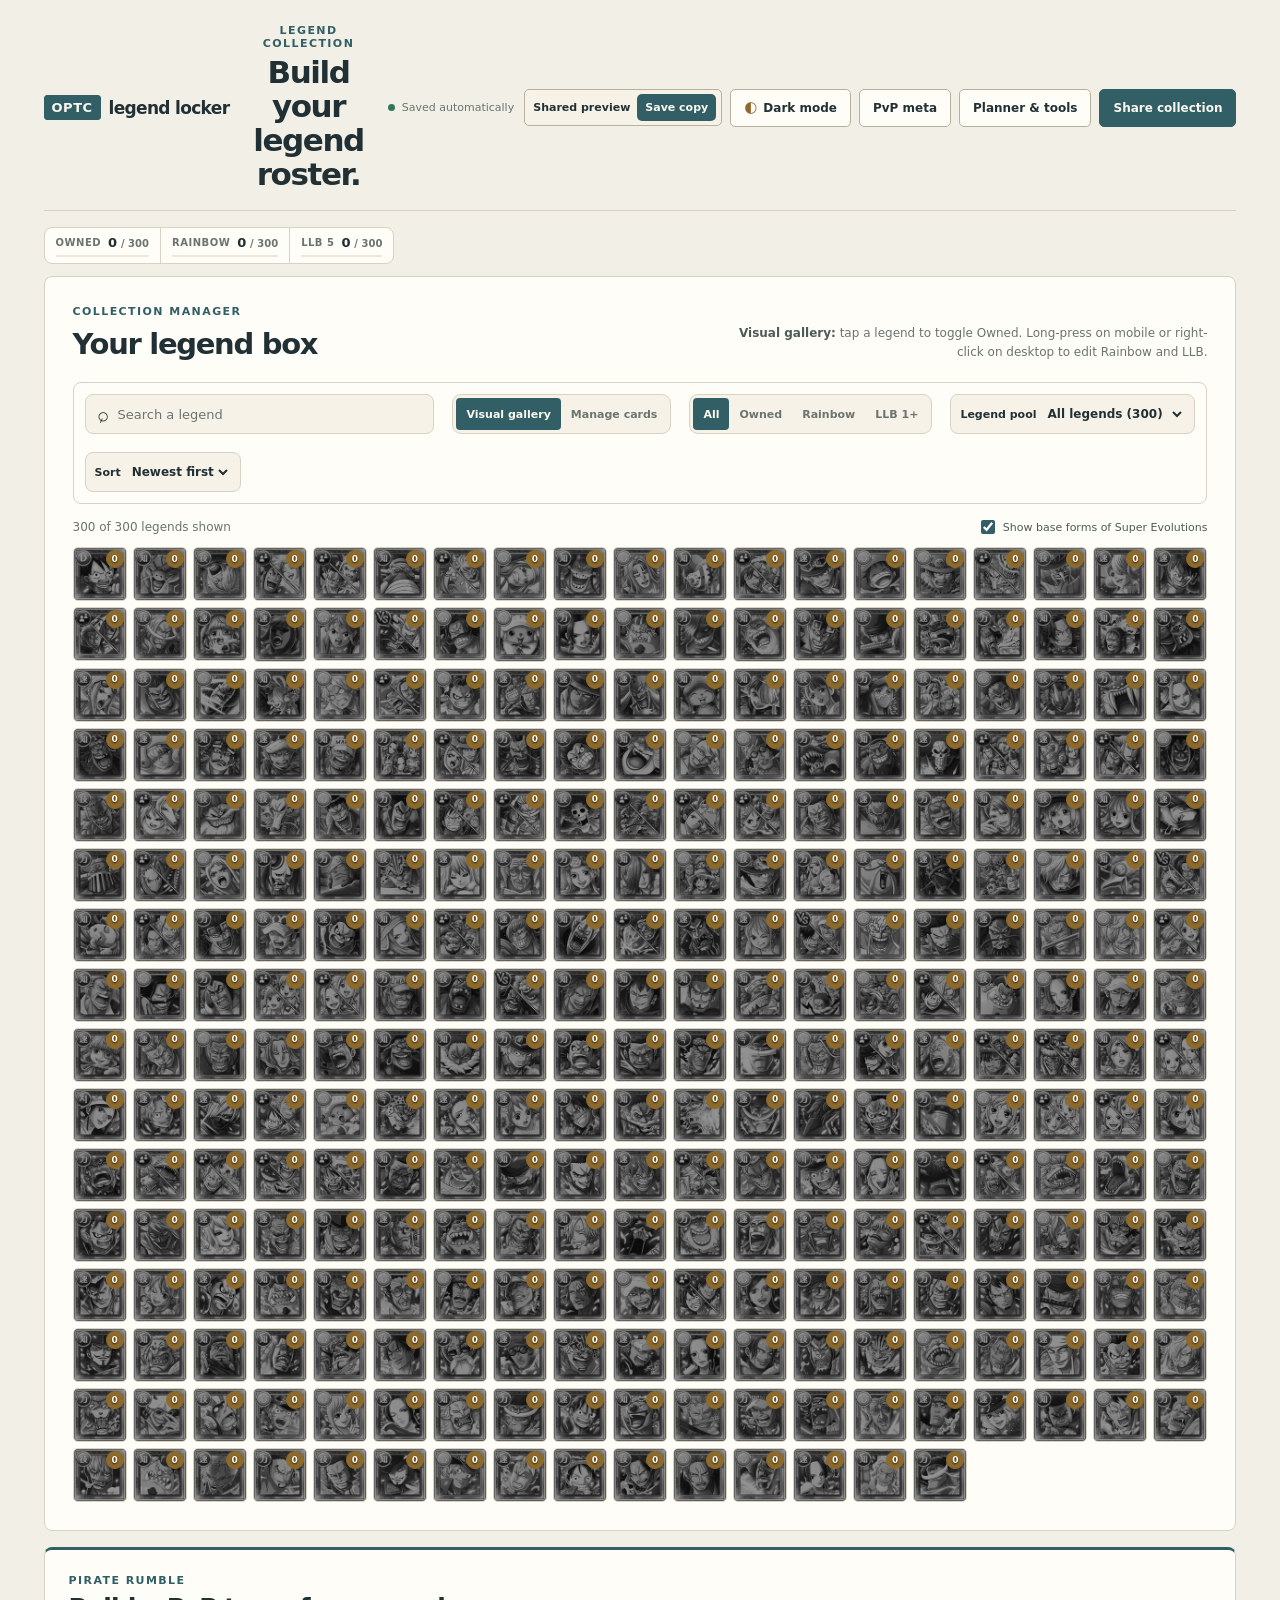
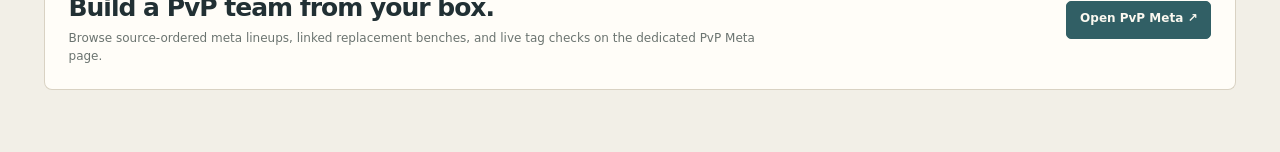
==== commit 4feb0d83: "Add Pirate Rumble meta page and themes" ====
--- a/index.html
+++ b/index.html
@@ -8,14 +8,15 @@
   <link rel="canonical" href="https://optc-checklist.vercel.app">
   <title>OPTC Legend Locker</title>
   <link rel="icon" type="image/x-icon" href="red.ico">
-  <link rel="stylesheet" href="css/style.css?v=legend-locker-drawer">
+  <link rel="stylesheet" href="css/style.css?v=rumble-meta-v3">
 
   <script src="https://2shankz.github.io/optc-db.github.io/common/data/units.js"></script>
   <script src="https://2shankz.github.io/optc-db.github.io/common/data/flags.js"></script>
   <script src="https://2shankz.github.io/optc-db.github.io/common/data/evolutions.js"></script>
+  <script src="https://2shankz.github.io/optc-db.github.io/common/data/tags.js"></script>
   <script src="js/lz-string.js?v=legend-locker"></script>
   <script src="js/flairs.js?v=legend-locker-full-art"></script>
-  <script defer src="js/scripts.js?v=legend-locker-drawer"></script>
+  <script defer src="js/scripts.js?v=rumble-meta-v3"></script>
 </head>
 
 <body>
@@ -38,6 +39,8 @@
             <span>Shared preview</span>
             <button id="save-shared-copy" type="button">Save copy</button>
           </div>
+          <button id="theme-toggle" class="button button-secondary theme-toggle" type="button" aria-pressed="false" aria-label="Switch to dark mode"><span aria-hidden="true">◐</span><span data-theme-toggle-label>Dark mode</span></button>
+          <a class="button button-secondary pvp-meta-link" href="rumble.html">PvP meta</a>
           <button id="drawer-toggle" class="button button-secondary" type="button" aria-controls="utility-drawer" aria-expanded="false">Planner &amp; tools</button>
           <button class="button button-primary" id="share-button" type="button">Share collection</button>
         </div>
@@ -120,6 +123,15 @@
 
         <div id="legend-grid" class="legend-grid" aria-live="polite"></div>
       </section>
+
+      <section class="pvp-meta-entry" aria-labelledby="pvp-meta-entry-title">
+        <div>
+          <p class="eyebrow">Pirate Rumble</p>
+          <h2 id="pvp-meta-entry-title">Build a PvP team from your box.</h2>
+          <p>Browse source-ordered meta lineups, linked replacement benches, and live tag checks on the dedicated PvP Meta page.</p>
+        </div>
+        <a class="button button-primary" href="rumble.html">Open PvP Meta ↗</a>
+      </section>
     </main>
 
     <div id="drawer-scrim" class="drawer-scrim" aria-hidden="true"></div>
@@ -165,6 +177,19 @@
               <input id="gem-start-date" type="date">
             </label>
           </div>
+
+          <section class="gem-events" aria-labelledby="gem-events-title">
+            <div class="gem-events-heading">
+              <div>
+                <p class="eyebrow">Official rewards</p>
+                <h3 id="gem-events-title">Event gems</h3>
+              </div>
+              <a id="gem-events-feed-link" class="gem-events-feed-link" href="https://optc-ww.channel.or.jp/news/" target="_blank" rel="noreferrer">Official news ↗</a>
+            </div>
+            <p id="gem-events-summary" class="gem-events-summary" aria-live="polite">Loading reviewed rewards…</p>
+            <div id="gem-event-list" class="gem-event-list" aria-live="polite"></div>
+            <p class="gem-events-footnote">Only rewards you add to your plan are included below. Chance prizes are never counted.</p>
+          </section>
 
           <div class="gem-target-grid" aria-live="polite">
             <article class="gem-target-card" data-gem-target="new-year">
--- a/css/style.css
+++ b/css/style.css
@@ -1,37 +1,33 @@
 :root {
-  --ink: #eaf0ff;
-  --muted: #8793b5;
-  --muted-strong: #b5bfd8;
-  --page: #080d1d;
-  --page-deep: #040715;
-  --panel: rgba(14, 22, 47, 0.88);
-  --panel-strong: #141e42;
-  --line: rgba(150, 174, 234, 0.15);
-  --line-strong: rgba(150, 174, 234, 0.26);
-  --accent: #a27cff;
-  --accent-bright: #c8b6ff;
-  --green: #70e5aa;
-  --danger: #ff6f8d;
-  --rainbow: linear-gradient(100deg, #ff7399 0%, #ffa66c 20%, #ffe46b 38%, #62edc8 55%, #69a9ff 73%, #c489ff 89%, #ff7399 100%);
+  --ink: #213034;
+  --muted: #6b7470;
+  --muted-strong: #4d5b56;
+  --page: #f2efe7;
+  --page-deep: #e9e4d8;
+  --panel: #fffdf8;
+  --panel-strong: #f4eee3;
+  --line: #d9d2c3;
+  --line-strong: #b8af9d;
+  --accent: #315f65;
+  --accent-bright: #234d53;
+  --green: #2f775b;
+  --danger: #a84c43;
+  --rainbow: linear-gradient(100deg, #aa5b4e 0%, #bd843d 25%, #587d6d 52%, #58738a 76%, #9a6078 100%);
   font-family: Inter, ui-sans-serif, system-ui, -apple-system, BlinkMacSystemFont, "Segoe UI", sans-serif;
   color: var(--ink);
-  background: var(--page-deep);
+  background: var(--page);
 }
 
 * { box-sizing: border-box; }
 
-html { min-width: 320px; background: var(--page-deep); }
+html { min-width: 320px; background: var(--page); color-scheme: light; }
 
 body {
   min-width: 320px;
   min-height: 100vh;
   margin: 0;
   color: var(--ink);
-  background:
-    radial-gradient(circle at 72% -12%, rgba(103, 72, 210, 0.28), transparent 33rem),
-    radial-gradient(circle at 22% 94%, rgba(25, 127, 171, 0.14), transparent 34rem),
-    linear-gradient(rgba(4, 7, 21, 0.79), rgba(4, 7, 21, 0.96)),
-    url("../images/bg.jpg") center / cover fixed;
+  background: var(--page);
 }
 body.has-open-drawer { overflow: hidden; }
 
@@ -237,6 +233,38 @@
 .utility-drawer .gem-plan-field:last-child { grid-column: 1 / -1; }
 .utility-drawer .gem-plan-field input { min-height: 24px; font-size: 14px; }
 .utility-drawer .gem-plan-field input[type="date"] { font-size: 12px; }
+.utility-drawer .gem-events { margin-top: 16px; padding-top: 15px; border-top: 1px solid var(--line); }
+.gem-events-heading { display: flex; align-items: flex-end; justify-content: space-between; gap: 12px; }
+.gem-events-heading .eyebrow { margin-bottom: 3px; color: #d3c1ff; font-size: 8px; }
+.gem-events-heading h3 { margin: 0; color: var(--ink); font-size: 14px; letter-spacing: -0.025em; }
+.gem-events-feed-link { flex: 0 0 auto; color: #cdbbff; font-size: 10px; font-weight: 800; text-decoration: none; }
+.gem-events-feed-link:hover { color: #eee8ff; text-decoration: underline; }
+.gem-events-summary { margin: 7px 0 0; color: var(--muted-strong); font-size: 10px; line-height: 1.45; }
+.gem-event-list { margin-top: 8px; border-top: 1px solid var(--line); }
+.gem-event { display: grid; grid-template-columns: minmax(0, 1fr) auto; grid-template-areas: "main reward" "requirements requirements" "actions actions" "status status"; column-gap: 10px; padding: 10px 0; border-bottom: 1px solid var(--line); }
+.gem-event-main { grid-area: main; min-width: 0; }
+.gem-event-kind { display: inline-flex; align-items: center; min-height: 16px; margin-bottom: 3px; padding: 1px 5px; color: #d8f8e8; font-size: 8px; font-weight: 850; letter-spacing: 0.07em; text-transform: uppercase; border: 1px solid rgba(94, 211, 160, 0.25); border-radius: 99px; background: rgba(58, 180, 125, 0.12); }
+.gem-event-claim .gem-event-kind { color: #ffe5a5; border-color: rgba(247, 202, 111, 0.26); background: rgba(247, 202, 111, 0.11); }
+.gem-event-chance .gem-event-kind { color: #d4c9ed; border-color: rgba(193, 177, 255, 0.2); background: rgba(165, 135, 235, 0.1); }
+.gem-event h4 { margin: 0; color: var(--ink); font-size: 12px; line-height: 1.25; letter-spacing: -0.018em; }
+.gem-event-timing { margin: 3px 0 0; color: var(--muted); font-size: 9px; font-weight: 700; }
+.gem-event-reward { grid-area: reward; display: grid; align-content: start; justify-items: end; min-width: 48px; }
+.gem-event-reward strong { color: #fff; font-size: 17px; line-height: 1; letter-spacing: -0.045em; }
+.gem-event-reward span { margin-top: 1px; color: var(--muted); font-size: 8px; font-weight: 800; text-transform: uppercase; }
+.gem-event-reward a { margin-top: 5px; color: #c9b6ff; font-size: 9px; font-weight: 800; text-decoration: none; }
+.gem-event-reward a:hover { color: #eee8ff; text-decoration: underline; }
+.gem-event-requirements { grid-area: requirements; margin: 7px 0 0; color: var(--muted-strong); font-size: 10px; line-height: 1.4; }
+.gem-event-actions { grid-area: actions; display: flex; align-items: center; justify-content: space-between; gap: 8px; margin-top: 8px; }
+.gem-event-plan-toggle { display: inline-flex; align-items: center; gap: 5px; color: #dce5ff; font-size: 10px; font-weight: 800; cursor: pointer; }
+.gem-event-plan-toggle input { width: 14px; height: 14px; margin: 0; accent-color: #68dca4; }
+.gem-event-claim-button { min-height: 24px; padding: 4px 7px; color: #cfc5eb; font-size: 9px; font-weight: 800; border: 1px solid rgba(193, 177, 255, 0.24); border-radius: 6px; background: rgba(73, 53, 128, 0.24); }
+.gem-event-claim-button:hover:not(:disabled) { color: #fff; border-color: rgba(204, 185, 255, 0.55); background: rgba(103, 75, 178, 0.4); }
+.gem-event-claim-button:disabled { cursor: not-allowed; opacity: 0.52; }
+.gem-event-status { grid-area: status; margin: 7px 0 0; color: #bdaee0; font-size: 9px; font-weight: 750; }
+.gem-event.is-planned { background: linear-gradient(90deg, rgba(61, 154, 113, 0.11), transparent 72%); }
+.gem-event.is-claimed { background: linear-gradient(90deg, rgba(89, 69, 143, 0.15), transparent 72%); }
+.gem-event.is-expired { opacity: 0.56; }
+.gem-events-footnote { margin: 9px 0 0; color: var(--muted); font-size: 9px; line-height: 1.42; }
 .utility-drawer .gem-target-grid { display: block; margin-top: 12px; border-top: 1px solid var(--line); }
 .utility-drawer .gem-target-card { display: grid; grid-template-columns: minmax(0, 1fr) auto; grid-template-areas: "heading total" "date days"; column-gap: 11px; align-items: center; padding: 10px 0; border: 0; border-bottom: 1px solid var(--line); border-radius: 0; background: transparent; }
 .utility-drawer .gem-target-heading { grid-area: heading; }
@@ -449,3 +477,529 @@
   .topbar-actions .button { font-size: 11px; }
   .progress-card-heading { font-size: 9px; }
 }
+
+/* Pirate Rumble meta */
+.pvp-meta-entry {
+  display: flex;
+  align-items: center;
+  justify-content: space-between;
+  gap: 24px;
+  margin-top: 16px;
+  padding: clamp(17px, 2.2vw, 24px);
+  overflow: hidden;
+  border: 1px solid rgba(175, 149, 255, 0.24);
+  border-radius: 13px;
+  background:
+    radial-gradient(circle at 88% 10%, rgba(135, 90, 231, 0.2), transparent 18rem),
+    linear-gradient(140deg, rgba(26, 25, 70, 0.8), rgba(8, 16, 37, 0.82));
+}
+.pvp-meta-entry .eyebrow { margin-bottom: 6px; color: #d8c8ff; }
+.pvp-meta-entry h2 { margin: 0; color: #f1eeff; font-size: clamp(19px, 2vw, 25px); letter-spacing: -0.04em; }
+.pvp-meta-entry p:last-child { max-width: 700px; margin: 7px 0 0; color: var(--muted-strong); font-size: 12px; line-height: 1.5; }
+.pvp-meta-entry .button { flex: 0 0 auto; text-decoration: none; }
+
+.rumble-page .main-content { width: min(100%, 1600px); }
+.rumble-page .topbar { margin-bottom: 20px; }
+.rumble-page .rumble-meta-section { margin-top: 0; }
+
+.pvp-meta-link,
+.rumble-source-link { display: inline-flex; align-items: center; justify-content: center; text-decoration: none; }
+
+.rumble-meta-section {
+  position: relative;
+  margin-top: 16px;
+  padding: clamp(17px, 2.2vw, 28px);
+  overflow: hidden;
+  border: 1px solid rgba(175, 149, 255, 0.27);
+  border-radius: 14px;
+  background:
+    radial-gradient(circle at 93% 3%, rgba(135, 90, 231, 0.18), transparent 22rem),
+    linear-gradient(145deg, rgba(28, 19, 67, 0.78), rgba(8, 16, 37, 0.86));
+  box-shadow: 0 15px 42px rgba(1, 3, 18, 0.2);
+}
+
+.rumble-meta-heading { display: flex; align-items: flex-start; justify-content: space-between; gap: 20px; }
+.rumble-meta-heading .eyebrow { margin-bottom: 6px; color: #d8c8ff; }
+.rumble-meta-heading h2 { margin: 0; color: #f2edff; font-size: clamp(21px, 2.4vw, 29px); letter-spacing: -0.045em; }
+.rumble-meta-heading > div > p:last-child { max-width: 690px; margin: 7px 0 0; color: var(--muted-strong); font-size: 12px; line-height: 1.55; }
+.rumble-source-link { flex: 0 0 auto; white-space: nowrap; }
+
+.rumble-meta-status { display: flex; flex-wrap: wrap; gap: 7px; margin: 18px 0 11px; }
+.rumble-meta-status > span { display: inline-flex; align-items: baseline; gap: 5px; padding: 6px 8px; color: var(--muted); font-size: 10px; border: 1px solid rgba(184, 165, 242, 0.18); border-radius: 7px; background: rgba(5, 10, 29, 0.35); }
+.rumble-meta-status strong { color: #cfc5ea; font-size: 9px; font-weight: 850; letter-spacing: 0.07em; text-transform: uppercase; }
+.rumble-meta-status span span { color: #f0ecff; font-weight: 750; }
+
+.rumble-credit { display: flex; align-items: flex-start; gap: 9px; margin: 0 0 14px; padding: 10px 11px; color: #c5bcde; border: 1px solid rgba(197, 176, 255, 0.2); border-radius: 9px; background: rgba(15, 13, 47, 0.45); }
+.rumble-credit-mark { display: grid; place-items: center; width: 21px; height: 21px; flex: 0 0 auto; color: #ffe49a; font-size: 12px; border-radius: 6px; background: rgba(235, 185, 76, 0.13); }
+.rumble-credit p { margin: 0; font-size: 11px; line-height: 1.5; }
+.rumble-credit strong { color: #eee7ff; }
+.rumble-credit a { color: #c9b4ff; font-weight: 750; text-decoration-color: rgba(201, 180, 255, 0.45); text-underline-offset: 2px; }
+.rumble-credit a:hover { color: #eee7ff; }
+
+.rumble-controls { display: flex; align-items: stretch; flex-wrap: wrap; gap: 8px; margin-bottom: 14px; padding: 9px; border: 1px solid rgba(178, 163, 232, 0.16); border-radius: 10px; background: rgba(6, 11, 31, 0.43); }
+.rumble-search-field { min-width: min(100%, 245px); flex: 1 1 275px; }
+.rumble-filter-group { flex: 0 1 auto; }
+.rumble-controls > .button { flex: 0 0 auto; }
+
+.rumble-team-grid { display: grid; grid-template-columns: minmax(0, 1fr); gap: 14px; }
+.rumble-team-card { min-width: 0; overflow: hidden; border: 1px solid rgba(158, 171, 229, 0.17); border-radius: 12px; background: linear-gradient(150deg, rgba(21, 31, 68, 0.77), rgba(7, 13, 34, 0.8)); box-shadow: 0 9px 24px rgba(0, 0, 0, 0.14); }
+.rumble-team-card.is-ready { border-color: rgba(103, 229, 164, 0.43); }
+.rumble-team-card-header { display: flex; align-items: flex-start; justify-content: space-between; gap: 13px; padding: 14px 14px 0; }
+.rumble-team-title-group { min-width: 0; }
+.rumble-team-title-group h3 { margin: 5px 0 0; color: #f0f3ff; font-size: 17px; line-height: 1.18; letter-spacing: -0.035em; }
+.rumble-tier { display: inline-flex; align-items: center; min-height: 19px; padding: 2px 6px; color: #fff0be; font-size: 9px; font-weight: 900; letter-spacing: 0.08em; text-transform: uppercase; border: 1px solid rgba(249, 204, 98, 0.32); border-radius: 5px; background: rgba(127, 84, 20, 0.3); }
+.rumble-tier-ss { color: #d9cbff; border-color: rgba(184, 152, 255, 0.34); background: rgba(89, 59, 161, 0.28); }
+.rumble-team-availability { display: grid; flex: 0 0 auto; gap: 2px; padding: 6px 7px; color: #bfcae5; font-size: 10px; text-align: right; border: 1px solid rgba(153, 172, 228, 0.17); border-radius: 7px; background: rgba(4, 8, 24, 0.39); }
+.rumble-team-availability strong { color: #e3e9ff; font-size: 10px; }
+.rumble-team-card.is-ready .rumble-team-availability { color: #96edbd; border-color: rgba(101, 229, 160, 0.28); background: rgba(13, 76, 51, 0.31); }
+.rumble-team-card.is-ready .rumble-team-availability strong { color: #bff7d5; }
+.rumble-team-summary { min-height: 38px; margin: 11px 14px 9px; color: var(--muted-strong); font-size: 11px; line-height: 1.5; }
+
+.rumble-facets { display: flex; flex-wrap: wrap; gap: 5px; margin: 0 14px 13px; }
+.rumble-facet { padding: 3px 6px; color: #c9c2e8; font-size: 9px; font-weight: 800; letter-spacing: 0.035em; border: 1px solid rgba(175, 155, 235, 0.2); border-radius: 99px; background: rgba(112, 82, 182, 0.16); }
+
+.rumble-lineup,
+.rumble-replacement-bench,
+.rumble-checks { padding: 12px 14px; border-top: 1px solid rgba(154, 173, 229, 0.13); }
+.rumble-lineup { background: linear-gradient(90deg, rgba(21, 31, 68, 0.19), rgba(6, 11, 31, 0)); }
+.rumble-lineup-header,
+.rumble-bench-header { display: flex; align-items: baseline; justify-content: space-between; gap: 12px; margin-bottom: 8px; }
+.rumble-lineup h4,
+.rumble-replacement-bench h4,
+.rumble-checks h4 { margin: 0; color: #cbd4ef; font-size: 10px; font-weight: 850; letter-spacing: 0.08em; text-transform: uppercase; }
+.rumble-lineup-order,
+.rumble-bench-header p { margin: 0; color: #8898bd; font-size: 9px; font-weight: 700; line-height: 1.35; }
+.rumble-lineup-order { color: #b6a7dc; white-space: nowrap; }
+.rumble-lineup-scroller { margin: 0 -2px -3px; padding: 2px 2px 8px; overflow-x: auto; overscroll-behavior-x: contain; scrollbar-color: rgba(177, 154, 244, 0.55) rgba(4, 9, 27, 0.4); scrollbar-width: thin; }
+.rumble-lineup-scroller::-webkit-scrollbar { height: 7px; }
+.rumble-lineup-scroller::-webkit-scrollbar-track { background: rgba(4, 9, 27, 0.4); border-radius: 99px; }
+.rumble-lineup-scroller::-webkit-scrollbar-thumb { background: rgba(177, 154, 244, 0.5); border-radius: 99px; }
+.rumble-lineup-strip { display: grid; grid-template-columns: repeat(8, minmax(105px, 1fr)); min-width: 920px; gap: 7px; }
+.rumble-lineup-position { display: flex; flex-direction: column; min-width: 0; padding: 7px; border: 1px solid rgba(154, 173, 229, 0.14); border-radius: 8px; background: rgba(3, 8, 27, 0.44); transition: border-color 140ms ease, background 140ms ease; }
+.rumble-lineup-position.is-core-owned { border-color: rgba(94, 218, 154, 0.25); background: rgba(10, 57, 42, 0.18); }
+.rumble-lineup-position.is-bench-ready { border-color: rgba(190, 155, 255, 0.56); background: rgba(74, 49, 137, 0.23); }
+.rumble-lineup-position.is-missing { border-color: rgba(255, 135, 163, 0.28); }
+.rumble-lineup-position-heading { display: flex; align-items: center; justify-content: space-between; gap: 5px; min-width: 0; margin-bottom: 6px; }
+.rumble-lineup-position-label { display: flex; align-items: center; gap: 5px; min-width: 0; }
+.rumble-slot-index { display: grid; place-items: center; width: 16px; height: 16px; flex: 0 0 auto; color: #d8c9ff; font-size: 8px; font-weight: 900; border: 1px solid rgba(189, 163, 255, 0.31); border-radius: 50%; background: rgba(93, 59, 170, 0.29); }
+.rumble-slot-role { min-width: 0; overflow: hidden; color: #cdd6ef; font-size: 8px; font-weight: 850; letter-spacing: 0.055em; text-overflow: ellipsis; text-transform: uppercase; white-space: nowrap; }
+.rumble-lineup-status { flex: 0 0 auto; color: #8797bf; font-size: 8px; font-weight: 800; white-space: nowrap; }
+.rumble-lineup-status.is-owned { color: #8ceeb8; }
+.rumble-lineup-status.is-bench-ready { color: #d3bbff; }
+.rumble-lineup-status.is-missing { color: #ffb0c1; }
+
+.rumble-unit-control { display: grid; grid-template-columns: 38px minmax(0, 1fr); align-items: center; width: 100%; min-height: 44px; gap: 7px; padding: 4px; color: #c9d2ec; text-align: left; border: 1px solid rgba(144, 166, 225, 0.16); border-radius: 7px; background: rgba(8, 14, 34, 0.65); transition: transform 140ms ease, border-color 140ms ease, background 140ms ease; }
+.rumble-unit-control:hover { border-color: rgba(184, 163, 255, 0.52); background: rgba(28, 37, 78, 0.84); transform: translateY(-1px); }
+.rumble-unit-control.is-owned { border-color: rgba(94, 218, 154, 0.38); background: rgba(14, 77, 53, 0.34); }
+.rumble-unit-control.is-missing { border-color: rgba(255, 135, 163, 0.27); }
+.rumble-unit-control.is-replacement { border-color: rgba(190, 155, 255, 0.43); background: rgba(75, 49, 143, 0.28); }
+.rumble-unit-control.is-bench-ready { border-color: rgba(190, 155, 255, 0.5); background: rgba(75, 49, 143, 0.24); }
+.rumble-unit-control:disabled { cursor: not-allowed; opacity: 0.65; }
+.rumble-unit-control:disabled:hover { border-color: rgba(144, 166, 225, 0.16); background: rgba(8, 14, 34, 0.65); transform: none; }
+.rumble-unit-art { display: block; width: 38px; height: 38px; object-fit: cover; border: 1px solid rgba(169, 185, 238, 0.2); border-radius: 5px; background: #090e22; filter: grayscale(1) contrast(0.86) brightness(0.66); }
+.rumble-unit-control.is-owned .rumble-unit-art { filter: none; }
+.rumble-unit-copy { display: grid; min-width: 0; gap: 1px; }
+.rumble-unit-name { display: block; overflow: hidden; color: #e4eaff; font-size: 10px; font-weight: 760; line-height: 1.18; text-overflow: ellipsis; white-space: nowrap; }
+.rumble-unit-meta,
+.rumble-unit-id { display: block; overflow: hidden; color: #8c9abe; font-size: 8px; font-weight: 700; line-height: 1.25; text-overflow: ellipsis; white-space: nowrap; }
+.rumble-unit-id { color: #7180a8; letter-spacing: 0.045em; }
+.rumble-unit-control.is-owned .rumble-unit-name { color: #d1f9df; }
+.rumble-unit-control.is-replacement .rumble-unit-name { color: #eee3ff; }
+.rumble-unit-control.is-bench-ready .rumble-unit-name { color: #eee3ff; }
+.rumble-unit-control.is-lineup { grid-template-columns: 1fr; justify-items: center; min-height: 122px; gap: 4px; padding: 6px 4px; text-align: center; }
+.rumble-unit-control.is-lineup .rumble-unit-art { width: 48px; height: 48px; }
+.rumble-unit-control.is-lineup .rumble-unit-copy { width: 100%; text-align: center; }
+.rumble-unit-control.is-lineup .rumble-unit-name { min-height: 24px; white-space: normal; display: -webkit-box; -webkit-box-orient: vertical; -webkit-line-clamp: 2; }
+.rumble-unit-control.is-lineup .rumble-unit-meta,
+.rumble-unit-control.is-lineup .rumble-unit-id { width: 100%; }
+.rumble-lineup-note { display: -webkit-box; min-height: 25px; margin: 6px 1px 0; overflow: hidden; color: #8e9bbd; font-size: 8px; line-height: 1.35; -webkit-box-orient: vertical; -webkit-line-clamp: 2; }
+.rumble-unit-control.is-compact { grid-template-columns: 31px minmax(0, 1fr); min-height: 37px; gap: 6px; }
+.rumble-unit-control.is-compact .rumble-unit-art { width: 31px; height: 31px; }
+.rumble-unit-control.is-compact .rumble-unit-meta { font-size: 8px; }
+.rumble-unit-control.is-compact .rumble-unit-id { display: none; }
+
+.rumble-replacement-bench { background: rgba(3, 7, 23, 0.22); }
+.rumble-bench-header { align-items: flex-start; }
+.rumble-bench-header p { max-width: 440px; text-align: right; }
+.rumble-bench-grid { display: grid; grid-template-columns: repeat(auto-fill, minmax(205px, 1fr)); gap: 7px; }
+.rumble-bench-item { min-width: 0; padding: 6px; border: 1px solid rgba(154, 173, 229, 0.13); border-radius: 8px; background: rgba(3, 8, 27, 0.28); }
+.rumble-bench-item.is-selected { border-color: rgba(190, 155, 255, 0.46); background: rgba(75, 49, 143, 0.18); }
+.rumble-bench-slot-label { display: block; overflow: hidden; margin: 0 1px 5px; color: #909fc2; font-size: 8px; font-weight: 800; letter-spacing: 0.035em; text-overflow: ellipsis; text-transform: uppercase; white-space: nowrap; }
+.rumble-bench-item.is-selected .rumble-bench-slot-label { color: #d4bcff; }
+
+.rumble-check-list { display: grid; grid-template-columns: repeat(3, minmax(0, 1fr)); gap: 6px; margin: 0; padding: 0; list-style: none; }
+.rumble-check { display: flex; align-items: flex-start; gap: 5px; min-width: 0; padding: 6px; color: #b5c0de; border: 1px solid rgba(145, 165, 224, 0.14); border-radius: 7px; background: rgba(3, 8, 25, 0.3); }
+.rumble-check.is-passed { color: #aaf2c8; border-color: rgba(94, 218, 154, 0.24); background: rgba(13, 75, 51, 0.26); }
+.rumble-check.is-advisory { border-style: dashed; }
+.rumble-check-mark { display: grid; place-items: center; width: 14px; height: 14px; flex: 0 0 auto; color: #9ba8cc; font-size: 11px; font-weight: 900; border-radius: 50%; background: rgba(142, 159, 208, 0.14); }
+.rumble-check.is-passed .rumble-check-mark { color: #a9f5ca; background: rgba(69, 194, 122, 0.18); }
+.rumble-check-copy { display: grid; min-width: 0; gap: 2px; }
+.rumble-check-copy strong { color: inherit; font-size: 9px; line-height: 1.27; }
+.rumble-check-copy small { color: #8998be; font-size: 8px; font-weight: 700; }
+
+.rumble-team-notes { display: grid; gap: 5px; padding: 10px 14px 12px; border-top: 1px solid rgba(154, 173, 229, 0.13); background: rgba(3, 7, 23, 0.22); }
+.rumble-team-note { margin: 0; color: #97a5c6; font-size: 10px; line-height: 1.45; }
+.rumble-team-note strong { color: #c3cde7; }
+.rumble-empty { display: grid; place-items: center; min-height: 142px; padding: 24px; color: var(--muted); text-align: center; border: 1px dashed rgba(177, 163, 234, 0.3); border-radius: 10px; background: rgba(3, 8, 26, 0.3); }
+.rumble-empty strong { margin-bottom: 4px; color: #d6dcef; font-size: 13px; }
+.rumble-empty span { font-size: 11px; line-height: 1.45; }
+.rumble-empty.is-error { border-color: rgba(255, 128, 158, 0.36); }
+
+.rumble-roster { margin-top: 13px; padding: 14px; border: 1px solid rgba(174, 160, 233, 0.2); border-radius: 10px; background: rgba(4, 9, 27, 0.45); }
+.rumble-roster-heading { display: flex; align-items: flex-start; justify-content: space-between; gap: 12px; margin-bottom: 10px; }
+.rumble-roster-heading .eyebrow { margin-bottom: 4px; color: #cfbdff; }
+.rumble-roster-heading h3 { margin: 0; color: #e9edff; font-size: 15px; letter-spacing: -0.025em; }
+.rumble-roster-heading p:last-child { margin: 4px 0 0; color: var(--muted); font-size: 10px; line-height: 1.4; }
+#rumble-roster-count { flex: 0 0 auto; padding: 5px 6px; color: #bbc8e8; font-size: 9px; font-weight: 800; border: 1px solid rgba(154, 173, 229, 0.18); border-radius: 6px; background: rgba(10, 17, 41, 0.58); }
+.rumble-roster > .rumble-search-field { width: 100%; min-width: 0; margin-bottom: 9px; }
+.rumble-roster-grid { display: grid; grid-template-columns: repeat(auto-fill, minmax(195px, 1fr)); gap: 7px; }
+.rumble-meta-footnote { margin: 12px 0 0; color: #98a6c7; font-size: 10px; line-height: 1.5; }
+
+@media (max-width: 1080px) {
+  .rumble-lineup-strip { min-width: 880px; }
+}
+
+@media (max-width: 680px) {
+  .pvp-meta-entry { align-items: flex-start; flex-direction: column; gap: 13px; }
+  .pvp-meta-entry .button { width: 100%; }
+  .rumble-meta-section { padding: 15px 11px; }
+  .rumble-meta-heading { display: block; }
+  .rumble-source-link { width: 100%; margin-top: 12px; }
+  .rumble-meta-status { gap: 5px; margin-top: 13px; }
+  .rumble-meta-status > span { flex: 1 1 calc(50% - 5px); justify-content: space-between; }
+  .rumble-credit { padding: 9px; }
+  .rumble-controls { gap: 7px; padding: 8px; }
+  .rumble-search-field { flex-basis: 100%; }
+  .rumble-filter-group { width: 100%; overflow-x: auto; }
+  .rumble-filter-group .filter-button { flex: 1 0 auto; }
+  .rumble-controls > .button { flex: 1 1 auto; }
+  .rumble-team-card-header { padding: 12px 11px 0; }
+  .rumble-team-summary { min-height: 0; margin: 10px 11px 8px; }
+  .rumble-facets { margin: 0 11px 11px; }
+  .rumble-lineup,
+  .rumble-replacement-bench,
+  .rumble-checks { padding: 10px 11px; }
+  .rumble-lineup-header { align-items: flex-start; }
+  .rumble-lineup-order { max-width: 126px; text-align: right; white-space: normal; }
+  .rumble-lineup-strip { grid-template-columns: repeat(8, minmax(98px, 1fr)); min-width: 840px; gap: 6px; }
+  .rumble-lineup-position { padding: 6px; }
+  .rumble-unit-control.is-lineup { min-height: 116px; }
+  .rumble-unit-control.is-lineup .rumble-unit-art { width: 44px; height: 44px; }
+  .rumble-bench-header { display: block; }
+  .rumble-bench-header p { max-width: none; margin-top: 4px; text-align: left; }
+  .rumble-bench-grid { grid-template-columns: 1fr; }
+  .rumble-check-list { grid-template-columns: 1fr; }
+  .rumble-team-notes { padding: 9px 11px 11px; }
+  .rumble-roster { padding: 11px; }
+  .rumble-roster-grid { grid-template-columns: 1fr; }
+}
+
+@media (max-width: 410px) {
+  .rumble-team-card-header { display: block; }
+  .rumble-team-availability { width: max-content; margin-top: 8px; text-align: left; }
+  .rumble-meta-status > span { flex-basis: 100%; }
+}
+
+/* Calm field-guide theme: deliberate surfaces, no glow or glass treatment. */
+:root {
+  --surface: #fffdf8;
+  --surface-soft: #f7f2e8;
+  --surface-inset: #eee7d9;
+  --accent-contrast: #fbf8f0;
+  --gold: #8d6a2b;
+  --gold-soft: #f0e3c5;
+  --success-soft: #e0eee5;
+  --danger-soft: #f4e0dc;
+  --art-veil: rgba(31, 48, 52, 0.12);
+}
+
+html[data-theme="dark"] {
+  --ink: #e6e5dc;
+  --muted: #a9b1aa;
+  --muted-strong: #c9cec5;
+  --page: #111a1d;
+  --page-deep: #0d1416;
+  --panel: #1a2528;
+  --panel-strong: #223034;
+  --line: #324144;
+  --line-strong: #56696a;
+  --accent: #83aba3;
+  --accent-bright: #d0e0d7;
+  --green: #78c49a;
+  --danger: #e18d7d;
+  --rainbow: linear-gradient(100deg, #c57e6f 0%, #d4aa62 25%, #80ad9c 52%, #7f9eb2 76%, #bd8298 100%);
+  --surface: #1a2528;
+  --surface-soft: #202d31;
+  --surface-inset: #142023;
+  --accent-contrast: #112023;
+  --gold: #d3b16c;
+  --gold-soft: #373022;
+  --success-soft: #1d382d;
+  --danger-soft: #3b2724;
+  --art-veil: rgba(5, 10, 11, 0.2);
+  color-scheme: dark;
+}
+
+html[data-theme="light"] { color-scheme: light; }
+body { background: var(--page); }
+
+.brand { color: var(--ink); }
+.brand-mark { color: var(--accent-contrast); border-color: var(--accent); border-radius: 3px; background: var(--accent); box-shadow: none; }
+.eyebrow { color: var(--accent); }
+.save-dot { box-shadow: none; }
+.save-note.is-shared-preview .save-dot { background: var(--gold); box-shadow: none; }
+
+.button {
+  color: var(--ink);
+  border-color: var(--line-strong);
+  border-radius: 5px;
+  background: var(--surface);
+  box-shadow: none;
+}
+.button:hover { transform: none; color: var(--ink); border-color: var(--accent); background: var(--surface-soft); }
+.button-primary { color: var(--accent-contrast); border-color: var(--accent); background: var(--accent); box-shadow: none; }
+.button-primary:hover { color: var(--accent-contrast); border-color: var(--accent); background: var(--accent); filter: brightness(0.94); }
+.button-danger { color: var(--danger); border-color: var(--danger); background: var(--danger-soft); }
+.button-danger:hover { color: var(--danger); border-color: var(--danger); background: var(--danger-soft); filter: brightness(0.96); }
+.button:disabled:hover { background: var(--surface); border-color: var(--line-strong); }
+.theme-toggle { display: inline-flex; align-items: center; justify-content: center; gap: 6px; min-width: 112px; }
+.theme-toggle > span:first-child { color: var(--gold); font-size: 15px; line-height: 1; }
+
+.shared-collection-notice,
+.topbar-actions .shared-collection-notice {
+  color: var(--ink);
+  border-color: var(--line-strong);
+  border-radius: 5px;
+  background: var(--surface-soft);
+}
+.topbar-actions .shared-collection-notice button,
+.topbar-actions .shared-collection-notice button:hover { color: var(--accent-contrast); background: var(--accent); }
+
+.collection-overview,
+.progress-card,
+.collection-panel,
+.toolbar,
+.pvp-meta-entry,
+.gem-planner,
+.rumble-meta-section {
+  border-color: var(--line);
+  border-radius: 8px;
+  background: var(--surface);
+  box-shadow: none;
+  backdrop-filter: none;
+}
+.pvp-meta-entry,
+.gem-planner,
+.rumble-meta-section { border-top: 3px solid var(--accent); }
+.pvp-meta-entry::after,
+.gem-planner::after { display: none; }
+.pvp-meta-entry h2,
+.rumble-meta-heading h2,
+.rumble-meta-heading h2,
+.collection-heading h2,
+.gem-planner-heading h2 { color: var(--ink); }
+.pvp-meta-entry .eyebrow,
+.rumble-meta-heading .eyebrow,
+.gem-planner-heading .eyebrow { color: var(--accent); }
+
+.overview-stat { border-color: var(--line); }
+.overview-meter,
+.meter { background: var(--surface-inset); }
+.overview-meter span,
+.meter span { background: var(--green); }
+.overview-meter.rainbow-meter span,
+.rainbow-meter span { background: var(--gold); }
+.overview-meter.llb-meter span,
+.llb-meter span { background: var(--accent); }
+.owned-icon { color: var(--green); background: var(--success-soft); }
+.rainbow-icon { color: var(--gold); background: var(--gold-soft); }
+.llb-icon { color: var(--accent); background: var(--surface-inset); }
+
+.gem-plan-field,
+.gem-target-card,
+.search-field,
+.filter-group,
+.view-switch,
+.sort-field,
+.empty-state,
+.rumble-meta-status > span,
+.rumble-credit,
+.rumble-controls,
+.rumble-team-availability,
+.rumble-lineup-position,
+.rumble-bench-item,
+.rumble-check,
+.rumble-roster,
+#rumble-roster-count,
+.rumble-unit-control,
+.backup-dialog,
+.gallery-editor-dialog,
+.icon-button,
+.transfer-view textarea,
+.gallery-editor-button,
+.gallery-editor-llb-options button,
+.rainbow-button,
+.llb-control {
+  color: var(--ink);
+  border-color: var(--line);
+  background: var(--surface-soft);
+  box-shadow: none;
+}
+.search-field { border-color: var(--line); }
+.search-field:focus-within,
+.transfer-view textarea:focus { border-color: var(--accent); }
+.search-field input::placeholder { color: var(--muted); }
+.sort-field option,
+.llb-control option { color: var(--ink); background: var(--surface); }
+.filter-button,
+.view-button { color: var(--muted); border-radius: 4px; }
+.filter-button:hover,
+.view-button:hover { color: var(--ink); }
+.filter-button.is-active,
+.view-button.is-active { color: var(--accent-contrast); background: var(--accent); box-shadow: none; }
+
+.gem-target-card,
+.gem-plan-field { border-radius: 6px; }
+.gem-target-symbol { color: var(--gold); background: var(--gold-soft); }
+.anniversary-symbol { color: var(--accent); background: var(--surface-inset); }
+.custom-symbol { color: var(--green); background: var(--success-soft); }
+.gem-event { border-color: var(--line); background: var(--surface); }
+.gem-event h4,
+.gem-event-reward strong,
+.gem-event-plan-toggle { color: var(--ink); }
+.gem-event-reward a { color: var(--accent); }
+.gem-event-kind { color: var(--green); border-color: var(--green); background: var(--success-soft); }
+.gem-event-claim .gem-event-kind { color: var(--gold); border-color: var(--gold); background: var(--gold-soft); }
+.gem-event-chance .gem-event-kind { color: var(--accent); border-color: var(--accent); background: var(--surface-inset); }
+.gem-event-claim-button { color: var(--ink); border-color: var(--line-strong); background: var(--surface-soft); }
+.gem-event-claim-button:hover:not(:disabled) { color: var(--ink); border-color: var(--accent); background: var(--surface-inset); }
+.gem-event-status { color: var(--accent); }
+.gem-event.is-planned { background: var(--success-soft); }
+.gem-event.is-claimed { background: var(--surface-inset); }
+
+.utility-drawer-panel { border-color: var(--line); background: var(--panel); box-shadow: none; }
+.drawer-scrim { background: rgba(16, 25, 27, 0.48); backdrop-filter: none; }
+.drawer-tools .button { background: var(--surface-soft); }
+
+.gallery-tile,
+.legend-card {
+  border-color: var(--line);
+  border-radius: 5px;
+  background: var(--surface);
+  box-shadow: none;
+}
+.gallery-tile:hover,
+.legend-card:hover { border-color: var(--accent); transform: none; box-shadow: none; }
+.gallery-tile.is-owned,
+.legend-card.is-owned { border-color: var(--green); }
+.gallery-tile.is-rainbow,
+.legend-card.is-rainbow { border-color: var(--gold); background: var(--surface); }
+.portrait-button,
+.gallery-tile,
+.gallery-editor-legend img { background: var(--surface-inset); }
+.portrait-button::after { background: var(--art-veil); }
+.gallery-llb-badge,
+.llb-badge,
+.gallery-editor-llb-options button.is-active {
+  color: var(--accent-contrast);
+  border-color: var(--gold);
+  background: var(--gold);
+  box-shadow: none;
+}
+.legend-card.is-max-llb .llb-badge { box-shadow: none; }
+.owned-badge,
+.legend-type { color: var(--ink); border-color: var(--line); background: var(--surface); }
+.legend-card.is-owned .owned-badge,
+.gallery-editor-button.is-active { color: var(--green); border-color: var(--green); background: var(--success-soft); }
+.legend-name { color: var(--ink); }
+.legend-id,
+.rumble-unit-id { color: var(--muted); }
+.rainbow-button:hover { color: var(--ink); border-color: var(--accent); }
+.rainbow-button[aria-pressed="true"],
+#gallery-editor-rainbow.is-active { color: var(--gold); border-color: var(--gold); background: var(--gold-soft); }
+.legend-card.has-llb .llb-control { color: var(--accent); border-color: var(--accent); background: var(--surface-inset); }
+
+.backup-dialog,
+.gallery-editor-dialog { border-radius: 8px; background: var(--panel); }
+.backup-dialog::backdrop,
+.gallery-editor-dialog::backdrop { background: rgba(16, 25, 27, 0.5); backdrop-filter: none; }
+.dialog-tab.is-active { color: var(--accent); border-color: var(--accent); }
+.gallery-editor-legend img { border-color: var(--line); }
+
+.rumble-meta-section { color: var(--ink); }
+.rumble-meta-heading > div > p:last-child,
+.pvp-meta-entry p:last-child,
+.rumble-team-summary,
+.rumble-team-note,
+.rumble-meta-footnote { color: var(--muted); }
+.rumble-source-link { color: var(--ink); }
+.rumble-credit { border-radius: 6px; }
+.rumble-credit,
+.rumble-credit strong,
+.rumble-credit p { color: var(--ink); }
+.rumble-credit-mark { color: var(--gold); background: var(--gold-soft); }
+.rumble-credit a,
+.rumble-source-link { color: var(--accent); }
+.rumble-credit a:hover,
+.rumble-source-link:hover { color: var(--accent-bright); }
+.rumble-controls { border-radius: 6px; }
+.rumble-team-card { border-color: var(--line); border-radius: 6px; background: var(--surface); box-shadow: none; }
+.rumble-team-card.is-ready { border-color: var(--green); }
+.rumble-team-card.is-ready .rumble-team-availability { color: var(--green); border-color: var(--green); background: var(--success-soft); }
+.rumble-team-card.is-ready .rumble-team-availability strong { color: var(--green); }
+.rumble-team-title-group h3,
+.rumble-team-availability strong,
+.rumble-roster-heading h3,
+.rumble-empty strong { color: var(--ink); }
+.rumble-tier { color: var(--gold); border-color: var(--gold); border-radius: 3px; background: var(--gold-soft); }
+.rumble-tier-ss { color: var(--accent); border-color: var(--accent); background: var(--surface-inset); }
+.rumble-team-availability { color: var(--muted); border-radius: 4px; }
+.rumble-facet { color: var(--accent); border-color: var(--accent); border-radius: 3px; background: transparent; }
+.rumble-lineup,
+.rumble-replacement-bench,
+.rumble-team-notes { background: transparent; }
+.rumble-lineup h4,
+.rumble-replacement-bench h4,
+.rumble-checks h4,
+.rumble-slot-role { color: var(--muted-strong); }
+.rumble-lineup-order,
+.rumble-bench-header p,
+.rumble-bench-slot-label,
+.rumble-lineup-note,
+.rumble-check-copy small { color: var(--muted); }
+.rumble-lineup-scroller { scrollbar-color: var(--line-strong) var(--surface-inset); }
+.rumble-lineup-scroller::-webkit-scrollbar-track { background: var(--surface-inset); }
+.rumble-lineup-scroller::-webkit-scrollbar-thumb { background: var(--line-strong); }
+.rumble-lineup-position,
+.rumble-bench-item,
+.rumble-check { border-radius: 4px; background: var(--surface-soft); }
+.rumble-lineup-position.is-core-owned,
+.rumble-unit-control.is-owned,
+.rumble-check.is-passed { color: var(--green); border-color: var(--green); background: var(--success-soft); }
+.rumble-lineup-position.is-bench-ready,
+.rumble-unit-control.is-replacement,
+.rumble-unit-control.is-bench-ready,
+.rumble-bench-item.is-selected { border-color: var(--accent); background: var(--surface-inset); }
+.rumble-lineup-position.is-missing,
+.rumble-unit-control.is-missing { border-color: var(--danger); }
+.rumble-slot-index { color: var(--accent-contrast); border-color: var(--accent); background: var(--accent); }
+.rumble-lineup-status { color: var(--muted); }
+.rumble-lineup-status.is-owned { color: var(--green); }
+.rumble-lineup-status.is-bench-ready,
+.rumble-bench-item.is-selected .rumble-bench-slot-label { color: var(--accent); }
+.rumble-lineup-status.is-missing { color: var(--danger); }
+.rumble-unit-control { border-radius: 4px; }
+.rumble-unit-control:hover { border-color: var(--accent); background: var(--surface); transform: none; }
+.rumble-unit-control:disabled:hover { border-color: var(--line); background: var(--surface-soft); }
+.rumble-unit-art { border-color: var(--line); border-radius: 3px; background: var(--surface-inset); }
+.rumble-unit-name { color: var(--ink); }
+.rumble-unit-control.is-owned .rumble-unit-name { color: var(--green); }
+.rumble-unit-control.is-replacement .rumble-unit-name,
+.rumble-unit-control.is-bench-ready .rumble-unit-name { color: var(--accent); }
+.rumble-check-mark { color: var(--muted); background: var(--surface-inset); }
+.rumble-check.is-passed .rumble-check-mark { color: var(--green); background: transparent; }
+.rumble-empty,
+.rumble-roster { border-color: var(--line); border-radius: 6px; background: var(--surface-soft); }
+.rumble-empty.is-error { border-color: var(--danger); }
+.rumble-roster-heading .eyebrow { color: var(--accent); }
+#rumble-roster-count { color: var(--muted); border-radius: 3px; }
